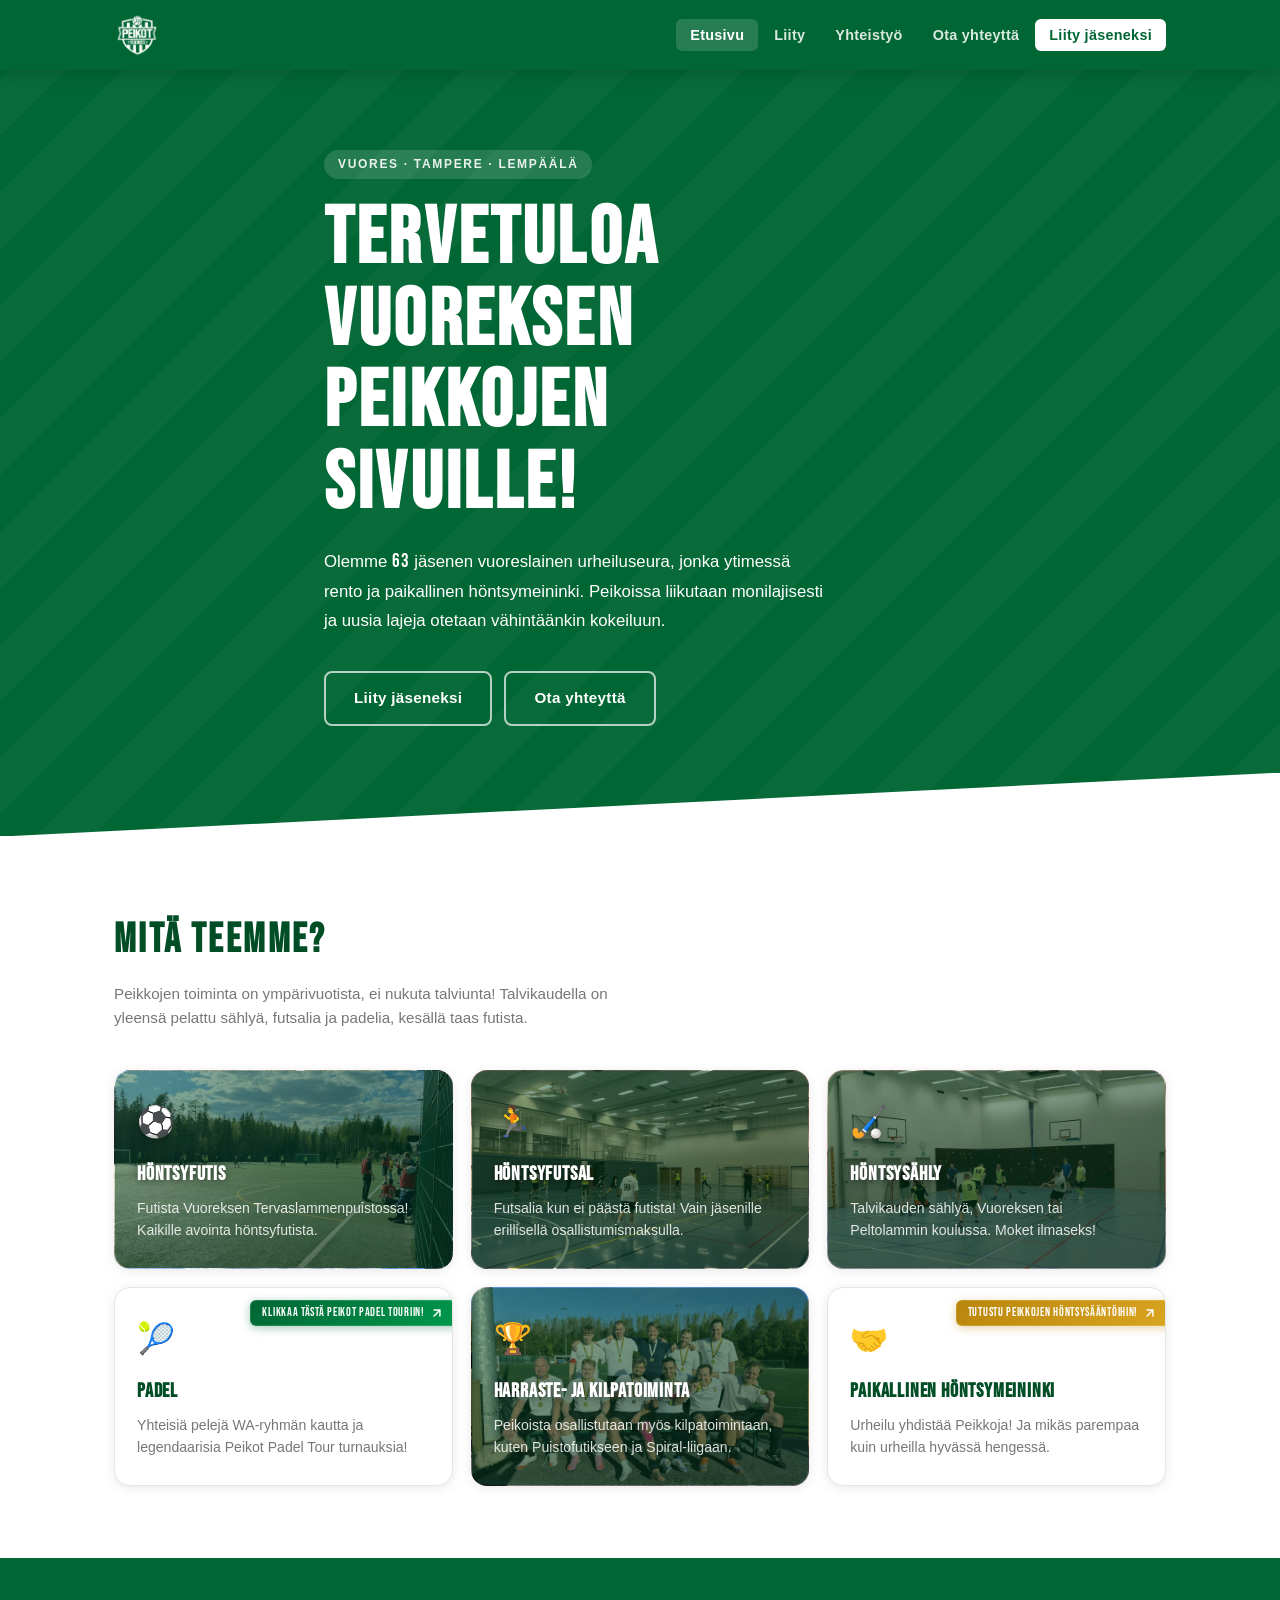
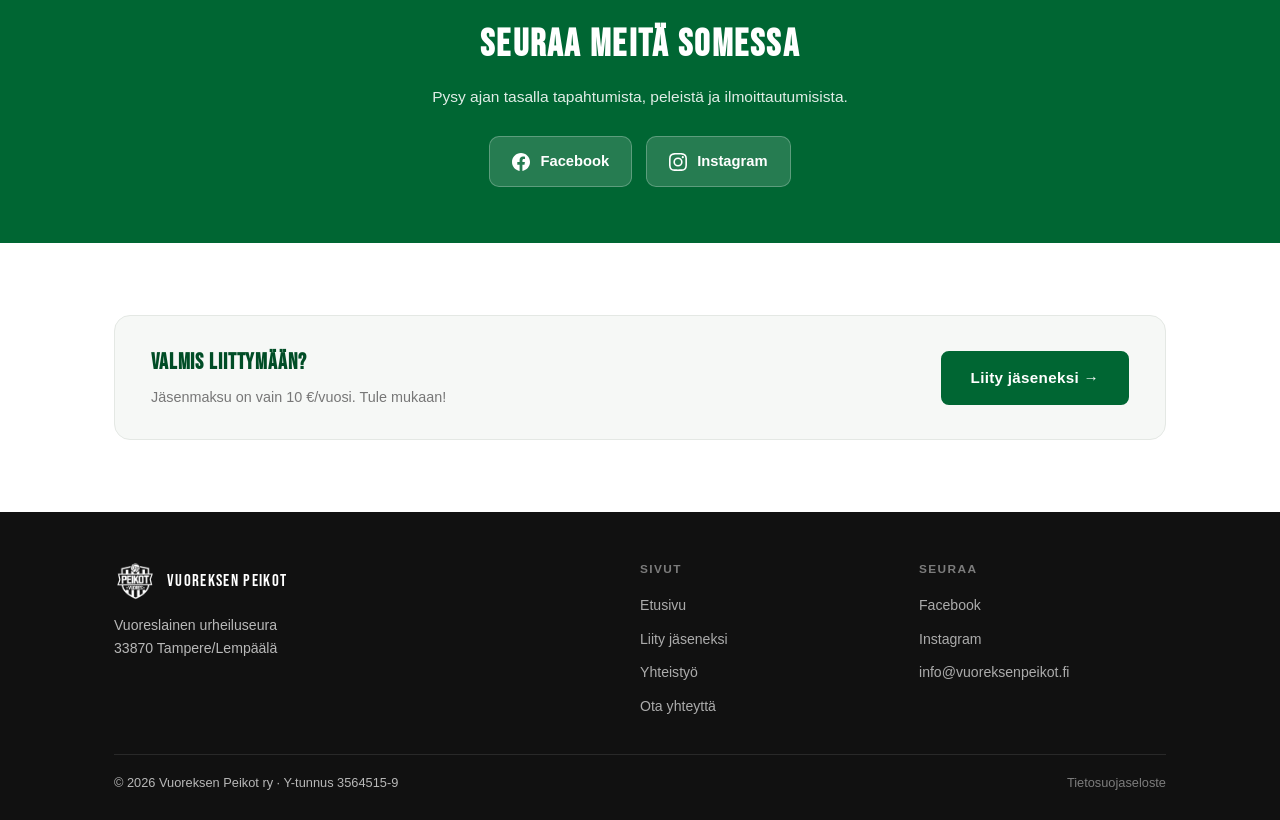
==== index.html @ 957c839c "Lisää sivuston sisältö" ====
<!DOCTYPE html>
<html lang="fi">
<head>
  <meta charset="UTF-8">
  <meta name="viewport" content="width=device-width, initial-scale=1.0">
  <title>Vuoreksen Peikot ry</title>
  <meta name="description" content="Vuoreksen Peikot ry on vuoreslainen urheiluseura, joka edistää liikuntaa ja urheilua Vuoreksen alueella. Futista, futsalia, sählyä, padelia ja muuta!">
  <meta property="og:title" content="Vuoreksen Peikot ry">
  <meta property="og:description" content="Vuoreslainen urheiluseura. Liity mukaan!">
  <meta property="og:image" content="https://vuoreksenpeikot.fi/img/logo.webp">
  <meta property="og:url" content="https://vuoreksenpeikot.fi/">
  <meta property="og:type" content="website">
  <link rel="icon" href="img/favicon.ico" sizes="any">
  <link rel="icon" href="img/favicon-32x32.png" type="image/png" sizes="32x32">
  <link rel="icon" href="img/favicon-16x16.png" type="image/png" sizes="16x16">
  <link rel="apple-touch-icon" href="img/apple-touch-icon.png">
  <link rel="manifest" href="site.webmanifest">
  <link rel="preload" href="fonts/BebasNeue-Regular.woff2" as="font" type="font/woff2" crossorigin>
  <link rel="stylesheet" href="css/style.css">
</head>
<body>

  <div id="nav-placeholder"></div>

  <!-- HERO -->
  <section class="hero">
    <div class="hero-bg" aria-hidden="true"></div>
    <div class="container hero-content">
      <span class="hero-badge fade-up">Vuores · Tampere · Lempäälä</span>
      <h1 class="fade-up delay-1">Tervetuloa<br>Vuoreksen<br>Peikkojen<br>sivuille!</h1>
      <p class="fade-up delay-2">Olemme <span class="jasenmaara-luku jasenmaara-luku--hero" data-maara="63">0</span> jäsenen vuoreslainen urheiluseura, jonka ytimessä rento ja paikallinen höntsymeininki. Peikoissa liikutaan monilajisesti ja uusia lajeja otetaan vähintäänkin kokeiluun.</p>
      <div class="hero-buttons fade-up delay-3">
        <a href="liity.html" class="btn btn-outline">Liity jäseneksi</a>
        <a href="ota-yhteytta.html" class="btn btn-outline">Ota yhteyttä</a>
      </div>
    </div>
  </section>

  <!-- ESITTELY -->
  <section class="section">
    <div class="container">
      <div class="section-header">
        <h2 class="section-title">Mitä teemme?</h2>
        <p class="section-subtitle">Peikkojen toiminta on ympärivuotista, ei nukuta talviunta! Talvikaudella on yleensä pelattu sählyä, futsalia ja padelia, kesällä taas futista.</p>
      </div>

      <!-- Lajit -->
      <div class="cards-grid">
        <div class="card card--img fade-up">
          <span class="card-icon">⚽</span>
          <h3>Höntsyfutis</h3>
          <p>Futista Vuoreksen Tervaslammenpuistossa! Kaikille avointa höntsyfutista.</p>
        </div>
        <div class="card card--img card--futsal fade-up delay-1">
          <span class="card-icon">🏃</span>
          <h3>Höntsyfutsal</h3>
          <p>Futsalia kun ei päästä futista! Vain jäsenille erillisellä osallistumismaksulla.</p>
        </div>
        <div class="card card--img card--sahly fade-up delay-2">
          <span class="card-icon">🏑</span>
          <h3>Höntsysähly</h3>
          <p>Talvikauden sählyä, Vuoreksen tai Peltolammin koulussa. Moket ilmaseks!</p>
        </div>
        <a href="https://padel.vuoreksenpeikot.fi/" target="_blank" rel="noopener" class="card card--padel fade-up delay-1">
          <span class="card-padel-badge">
            <span class="card-padel-badge-text">Klikkaa tästä Peikot Padel Touriin!</span>
            <svg class="card-padel-badge-arrow" width="14" height="14" viewBox="0 0 24 24" fill="none" stroke="currentColor" stroke-width="2.5" stroke-linecap="round" stroke-linejoin="round"><path d="M7 17L17 7M17 7H7M17 7v10"/></svg>
          </span>
          <span class="card-icon">🎾</span>
          <h3>Padel</h3>
          <p>Yhteisiä pelejä WA-ryhmän kautta ja legendaarisia Peikot Padel Tour turnauksia!</p>
        </a>
        <div class="card card--img card--kilpa fade-up delay-2">
          <span class="card-icon">🏆</span>
          <h3>Harraste- ja kilpatoiminta</h3>
          <p>Peikoista osallistutaan myös kilpatoimintaan, kuten Puistofutikseen ja Spiral-liigaan.</p>
        </div>
        <div class="card card--hontsy fade-up delay-3" onclick="document.getElementById('hontsy-modal').classList.add('is-open')" role="button" tabindex="0">
          <span class="card-hontsy-badge">
            <span class="card-hontsy-badge-text">Tutustu Peikkojen höntsysääntöihin!</span>
            <svg class="card-hontsy-badge-arrow" width="14" height="14" viewBox="0 0 24 24" fill="none" stroke="currentColor" stroke-width="2.5" stroke-linecap="round" stroke-linejoin="round"><path d="M7 17L17 7M17 7H7M17 7v10"/></svg>
          </span>
          <span class="card-icon">🤝</span>
          <h3>Paikallinen höntsymeininki</h3>
          <p>Urheilu yhdistää Peikkoja! Ja mikäs parempaa kuin urheilla hyvässä hengessä.</p>
        </div>
      </div>
    </div>
  </section>

  <!-- SOME-OSIO -->
  <section class="social-section">
    <div class="container">
      <h2>Seuraa meitä somessa</h2>
      <p>Pysy ajan tasalla tapahtumista, peleistä ja ilmoittautumisista.</p>
      <div class="social-buttons">
        <a href="https://www.facebook.com/vuoreksenhontsyt" target="_blank" rel="noopener" class="social-btn">
          <svg width="18" height="18" viewBox="0 0 24 24" fill="currentColor" aria-hidden="true"><path d="M24 12.073c0-6.627-5.373-12-12-12s-12 5.373-12 12c0 5.99 4.388 10.954 10.125 11.854v-8.385H7.078v-3.47h3.047V9.43c0-3.007 1.792-4.669 4.533-4.669 1.312 0 2.686.235 2.686.235v2.953H15.83c-1.491 0-1.956.925-1.956 1.874v2.25h3.328l-.532 3.47h-2.796v8.385C19.612 23.027 24 18.062 24 12.073z"/></svg>
          Facebook
        </a>
        <a href="https://www.instagram.com/vuoreksenpeikot" target="_blank" rel="noopener" class="social-btn">
          <svg width="18" height="18" viewBox="0 0 24 24" fill="currentColor" aria-hidden="true"><path d="M12 2.163c3.204 0 3.584.012 4.85.07 3.252.148 4.771 1.691 4.919 4.919.058 1.265.069 1.645.069 4.849 0 3.205-.012 3.584-.069 4.849-.149 3.225-1.664 4.771-4.919 4.919-1.266.058-1.644.07-4.85.07-3.204 0-3.584-.012-4.849-.07-3.26-.149-4.771-1.699-4.919-4.92-.058-1.265-.07-1.644-.07-4.849 0-3.204.013-3.583.07-4.849.149-3.227 1.664-4.771 4.919-4.919 1.266-.057 1.645-.069 4.849-.069zM12 0C8.741 0 8.333.014 7.053.072 2.695.272.273 2.69.073 7.052.014 8.333 0 8.741 0 12c0 3.259.014 3.668.072 4.948.2 4.358 2.618 6.78 6.98 6.98C8.333 23.986 8.741 24 12 24c3.259 0 3.668-.014 4.948-.072 4.354-.2 6.782-2.618 6.979-6.98.059-1.28.073-1.689.073-4.948 0-3.259-.014-3.667-.072-4.947-.196-4.354-2.617-6.78-6.979-6.98C15.668.014 15.259 0 12 0zm0 5.838a6.162 6.162 0 100 12.324 6.162 6.162 0 000-12.324zM12 16a4 4 0 110-8 4 4 0 010 8zm6.406-11.845a1.44 1.44 0 100 2.881 1.44 1.44 0 000-2.881z"/></svg>
          Instagram
        </a>
      </div>
    </div>
  </section>

  <!-- CTA -->
  <section class="section">
    <div class="container">
      <div class="cta-banner">
        <div>
          <h3>Valmis liittymään?</h3>
          <p>Jäsenmaksu on vain 10 €/vuosi. Tule mukaan!</p>
        </div>
        <a href="liity.html" class="btn btn-primary">Liity jäseneksi →</a>
      </div>
    </div>
  </section>

  <!-- Höntsysäännöt modal -->
  <div id="hontsy-modal" class="lightbox" role="dialog" aria-modal="true" aria-label="Peikkojen höntsysäännöt" onclick="if(event.target===this)this.classList.remove('is-open')">
    <button class="lightbox-close" onclick="this.parentElement.classList.remove('is-open')" aria-label="Sulje">&times;</button>
    <img src="img/peikkojen-hontsysaannot.webp" alt="Peikkojen höntsysäännöt" class="lightbox-img">
  </div>

  <div id="footer-placeholder"></div>

  <script data-goatcounter="https://peikot.goatcounter.com/count"
          async src="js/count.js"></script>
  <script src="js/main.js"></script>
</body>
</html>
---- css/style.css ----
/* =====================================================
   VUOREKSEN PEIKOT — style.css
   Brand: #006633 (Metsän vihreä) / #ffffff (Valkoinen)
   Display: Bebas Neue | Body: Arial
===================================================== */

@font-face {
  font-family: 'Bebas Neue';
  font-style: normal;
  font-weight: 400;
  font-display: swap;
  src: url('../fonts/BebasNeue-Regular.woff2') format('woff2'),
       url('../fonts/BebasNeue-Regular.ttf') format('truetype');
}

/* --- Custom Properties --- */
:root {
  --green:       #006633;
  --green-dark:  #004d26;
  --green-light: #007a3d;
  --green-pale:  #e8f5ee;
  --white:       #ffffff;
  --off-white:   #f6f8f6;
  --gray-light:  #e4e8e4;
  --gray:        #777;
  --dark:        #111;
  --text:        #1a1a1a;

  --font-display: 'Bebas Neue', 'Arial Black', sans-serif;
  --font-body:    Arial, Helvetica, sans-serif;

  --nav-height: 70px;
  --radius:     8px;
  --radius-lg:  16px;
  --shadow:     0 2px 12px rgba(0,0,0,.09);
  --shadow-lg:  0 8px 32px rgba(0,0,0,.14);
  --transition: .22s cubic-bezier(.4,0,.2,1);
  --max-width:  1100px;
}

/* --- Reset --- */
*, *::before, *::after { box-sizing: border-box; margin: 0; padding: 0; }
html { scroll-behavior: smooth; }
body { font-family: var(--font-body); color: var(--text); background: var(--white); line-height: 1.6; -webkit-font-smoothing: antialiased; }
img { max-width: 100%; height: auto; display: block; }
a { color: inherit; text-decoration: none; }
button { cursor: pointer; border: none; background: none; font-family: inherit; }

/* --- Container --- */
.container { max-width: var(--max-width); margin: 0 auto; padding: 0 24px; }

/* --- Buttons --- */
.btn {
  display: inline-flex; align-items: center; gap: 8px;
  padding: 13px 28px; border-radius: var(--radius);
  font-family: var(--font-body); font-size: .95rem; font-weight: 700;
  letter-spacing: .02em; transition: all var(--transition);
  border: 2px solid transparent; white-space: nowrap;
}
.btn-primary { background: var(--green); color: var(--white); border-color: var(--green); }
.btn-primary:hover { background: var(--green-dark); border-color: var(--green-dark); transform: translateY(-2px); box-shadow: 0 6px 20px rgba(0,102,51,.35); }
.btn-outline { background: transparent; color: var(--white); border-color: rgba(255,255,255,.7); }
.btn-outline:hover { background: var(--white); color: var(--green); border-color: var(--white); transform: translateY(-2px); }
.btn-outline-green { background: transparent; color: var(--green); border-color: var(--green); }
.btn-outline-green:hover { background: var(--green); color: var(--white); transform: translateY(-2px); }
.btn-block { width: 100%; justify-content: center; }

/* Nav placeholder — pitää tilan varattuna async-latauksen aikana */
#nav-placeholder { height: var(--nav-height); background: var(--green); position: sticky; top: 0; z-index: 100; }

/* =====================================================
   NAVIGATION
===================================================== */
.nav {
  position: sticky; top: 0; z-index: 100;
  background: var(--green); height: var(--nav-height);
  box-shadow: 0 2px 16px rgba(0,0,0,.18);
}
.nav-inner { display: flex; align-items: center; justify-content: space-between; height: 100%; }

.nav-logo { display: flex; align-items: center; gap: 12px; color: var(--white); }
.nav-logo img { height: 46px; width: auto; }
.nav-logo-text { font-family: var(--font-display); font-size: 1.25rem; letter-spacing: .1em; line-height: 1.1; }
.nav-logo-text small { display: block; font-size: .7rem; letter-spacing: .15em; opacity: .8; }

.nav-links { display: none; list-style: none; gap: 2px; }
.nav-links a {
  color: rgba(255,255,255,.85); font-weight: 600; font-size: .9rem;
  padding: 8px 14px; border-radius: 6px; transition: all var(--transition); letter-spacing: .02em;
}
.nav-links a:hover, .nav-links a.active { color: var(--white); background: rgba(255,255,255,.15); }
.nav-cta { background: var(--white) !important; color: var(--green) !important; font-weight: 700 !important; }
.nav-cta:hover { background: rgba(255,255,255,.9) !important; }

.nav-hamburger { display: flex; flex-direction: column; gap: 5px; padding: 8px; border-radius: 6px; transition: background var(--transition); }
.nav-hamburger:hover { background: rgba(255,255,255,.15); }
.nav-hamburger span { display: block; width: 24px; height: 2px; background: var(--white); border-radius: 2px; transition: all var(--transition); }

body.nav-open .nav-hamburger span:nth-child(1) { transform: translateY(7px) rotate(45deg); }
body.nav-open .nav-hamburger span:nth-child(2) { opacity: 0; transform: scaleX(0); }
body.nav-open .nav-hamburger span:nth-child(3) { transform: translateY(-7px) rotate(-45deg); }

.nav-mobile {
  display: none; position: fixed;
  top: var(--nav-height); left: 0; right: 0;
  background: var(--green-dark); padding: 12px 24px 24px;
  box-shadow: 0 8px 24px rgba(0,0,0,.25); z-index: 99;
}
body.nav-open .nav-mobile { display: block; }
.nav-mobile a { display: block; color: rgba(255,255,255,.9); font-weight: 600; font-size: 1.05rem; padding: 13px 0; border-bottom: 1px solid rgba(255,255,255,.1); transition: color var(--transition); }
.nav-mobile a:last-child { border-bottom: none; }
.nav-mobile a:hover { color: var(--white); }

@media (min-width: 768px) {
  .nav-links { display: flex; }
  .nav-hamburger { display: none; }
}

/* =====================================================
   HERO (etusivu)
===================================================== */
.hero {
  background: var(--green); color: var(--white);
  padding: 80px 0 110px; position: relative; overflow: hidden;
}
.hero::after {
  content: ''; position: absolute; bottom: -1px; left: 0; right: 0; height: 64px;
  background: var(--white); clip-path: polygon(0 100%, 100% 0, 100% 100%);
}
.hero-bg {
  position: absolute; inset: 0;
  background-image: repeating-linear-gradient(-45deg, transparent, transparent 40px, rgba(255,255,255,.03) 40px, rgba(255,255,255,.03) 80px);
}
.hero-content { position: relative; z-index: 1; max-width: 680px; }
.hero-badge {
  display: inline-block; background: rgba(255,255,255,.15); color: rgba(255,255,255,.9);
  font-size: .75rem; font-weight: 700; letter-spacing: .14em; text-transform: uppercase;
  padding: 5px 14px; border-radius: 20px; margin-bottom: 20px;
}
.hero h1 {
  font-family: var(--font-display); font-size: clamp(2.8rem, 7vw, 5rem);
  line-height: 1.02; letter-spacing: .04em; margin-bottom: 20px;
}
.hero p { font-size: 1.05rem; opacity: .9; margin-bottom: 36px; max-width: 500px; line-height: 1.7; }
.hero-buttons { display: flex; gap: 12px; flex-wrap: wrap; }

/* =====================================================
   PAGE HERO (alasivut)
===================================================== */
.page-hero {
  background: var(--green); color: var(--white);
  padding: 52px 0 72px; position: relative; overflow: hidden;
}
.page-hero::after {
  content: ''; position: absolute; bottom: -1px; left: 0; right: 0; height: 48px;
  background: var(--off-white); clip-path: polygon(0 100%, 100% 0, 100% 100%);
}
.page-hero-bg {
  position: absolute; inset: 0;
  background-image: repeating-linear-gradient(-45deg, transparent, transparent 40px, rgba(255,255,255,.03) 40px, rgba(255,255,255,.03) 80px);
}
.page-hero-content { position: relative; z-index: 1; }
.page-hero h1 { font-family: var(--font-display); font-size: clamp(2.2rem, 5vw, 3.4rem); letter-spacing: .06em; margin-bottom: 10px; }
.page-hero p { font-size: 1rem; opacity: .88; max-width: 500px; }

/* =====================================================
   SECTIONS
===================================================== */
.section { padding: 72px 0; }
.section-alt { background: var(--off-white); }
.section-green { background: var(--green); color: var(--white); }

.section-header { margin-bottom: 40px; }
.section-title { font-family: var(--font-display); font-size: clamp(1.8rem, 4vw, 2.5rem); letter-spacing: .06em; color: var(--green-dark); margin-bottom: 10px; }
.section-title-white { color: var(--white); }
.section-subtitle { color: var(--gray); font-size: .95rem; max-width: 520px; }
.section-subtitle-white { color: rgba(255,255,255,.8); }

/* =====================================================
   ACTIVITY CARDS
===================================================== */
.cards-grid { display: grid; gap: 18px; grid-template-columns: 1fr; }
@media (min-width: 480px) { .cards-grid { grid-template-columns: repeat(2, 1fr); } }
@media (min-width: 900px) { .cards-grid { grid-template-columns: repeat(3, 1fr); } }

.card {
  background: var(--white); border-radius: var(--radius-lg); padding: 26px 22px;
  box-shadow: var(--shadow); border: 1px solid var(--gray-light); transition: all var(--transition);
}
.card:hover { transform: translateY(-4px); box-shadow: var(--shadow-lg); border-color: var(--green-light); }
.card-icon { font-size: 1.9rem; margin-bottom: 12px; display: block; }
.card h3 { font-family: var(--font-display); font-size: 1.25rem; letter-spacing: .04em; color: var(--green-dark); margin-bottom: 7px; }
.card p { font-size: .88rem; color: var(--gray); line-height: 1.6; }

.card--img {
  position: relative; overflow: hidden;
  background-image: url('../img/futis.webp');
  background-size: cover; background-position: center;
  border-color: transparent;
}
.card--futsal { background-image: url('../img/futsal.webp'); }
.card--sahly  { background-image: url('../img/sahly.webp'); }
.card--kilpa  { background-image: url('../img/peikot-kilpa.webp'); }
.card--img::before {
  content: ''; position: absolute; inset: 0;
  background: linear-gradient(160deg, rgba(0,77,38,.45) 0%, rgba(0,40,20,.65) 100%);
  transition: opacity var(--transition);
}
.card--img:hover::before { opacity: .78; }
.card--img:hover { border-color: transparent; }
.card--img > * { position: relative; z-index: 1; }
.card--img .card-icon { filter: drop-shadow(0 2px 6px rgba(0,0,0,.4)); }
.card--img h3 { color: var(--white); text-shadow: 0 1px 8px rgba(0,0,0,.5); }
.card--img p { color: rgba(255,255,255,.85); }

/* Padel card badge */
.card--padel { position: relative; overflow: hidden; }
.card-padel-badge {
  position: absolute; top: 12px; right: -8px; z-index: 2;
  display: flex; align-items: center; gap: 5px;
  background: linear-gradient(135deg, #006633 0%, #00994d 100%);
  color: var(--white);
  font-family: var(--font-display);
  font-size: .72rem;
  letter-spacing: .06em;
  padding: 6px 16px 6px 12px;
  border-radius: 6px 0 0 6px;
  box-shadow: 0 2px 10px rgba(0,102,51,.35), 0 0 0 1px rgba(255,255,255,.15) inset;
  transform: translateX(0);
  transition: all .3s cubic-bezier(.4,0,.2,1);
  white-space: nowrap;
}
.card-padel-badge::after {
  content: ''; position: absolute; bottom: -6px; right: 0;
  border: 3px solid transparent; border-top-color: #004d26; border-left-color: #004d26;
}
.card-padel-badge-text { line-height: 1; }
.card-padel-badge-arrow {
  flex-shrink: 0;
  transition: transform .3s cubic-bezier(.4,0,.2,1);
}
.card--padel:hover .card-padel-badge {
  background: linear-gradient(135deg, #00994d 0%, #00cc66 100%);
  box-shadow: 0 4px 16px rgba(0,153,77,.45), 0 0 0 1px rgba(255,255,255,.2) inset;
}
.card--padel:hover .card-padel-badge-arrow { transform: translate(2px, -2px); }

/* Höntsymeininki card badge */
.card--hontsy { position: relative; overflow: hidden; }
.card-hontsy-badge {
  position: absolute; top: 12px; right: -8px; z-index: 2;
  display: flex; align-items: center; gap: 5px;
  background: linear-gradient(135deg, #b8860b 0%, #daa520 100%);
  color: var(--white);
  font-family: var(--font-display);
  font-size: .72rem;
  letter-spacing: .06em;
  padding: 6px 16px 6px 12px;
  border-radius: 6px 0 0 6px;
  box-shadow: 0 2px 10px rgba(184,134,11,.35), 0 0 0 1px rgba(255,255,255,.15) inset;
  transform: translateX(0);
  transition: all .3s cubic-bezier(.4,0,.2,1);
  white-space: nowrap;
}
.card-hontsy-badge::after {
  content: ''; position: absolute; bottom: -6px; right: 0;
  border: 3px solid transparent; border-top-color: #8b6914; border-left-color: #8b6914;
}
.card-hontsy-badge-text { line-height: 1; }
.card-hontsy-badge-arrow {
  flex-shrink: 0;
  transition: transform .3s cubic-bezier(.4,0,.2,1);
}
.card--hontsy:hover .card-hontsy-badge {
  background: linear-gradient(135deg, #daa520 0%, #f0c040 100%);
  box-shadow: 0 4px 16px rgba(218,165,32,.45), 0 0 0 1px rgba(255,255,255,.2) inset;
}
.card--hontsy:hover .card-hontsy-badge-arrow { transform: translate(2px, -2px); }
.card--hontsy { cursor: pointer; }

/* Lightbox */
.lightbox {
  position: fixed; inset: 0; z-index: 9999;
  display: flex; align-items: center; justify-content: center;
  background: rgba(0,0,0,.85);
  opacity: 0; visibility: hidden;
  transition: opacity .3s ease, visibility .3s ease;
}
.lightbox.is-open { opacity: 1; visibility: visible; }
.lightbox-img {
  max-width: 90vw; max-height: 90vh;
  border-radius: 8px;
  box-shadow: 0 8px 40px rgba(0,0,0,.5);
  transform: scale(.95);
  transition: transform .3s ease;
}
.lightbox.is-open .lightbox-img { transform: scale(1); }
.lightbox-close {
  position: absolute; top: 16px; right: 20px;
  background: none; border: none;
  color: #fff; font-size: 2.5rem; line-height: 1;
  cursor: pointer; opacity: .7;
  transition: opacity .2s;
}
.lightbox-close:hover { opacity: 1; }

/* =====================================================
   MEMBERSHIP CARDS
===================================================== */
.membership-grid { display: grid; gap: 24px; grid-template-columns: 1fr; margin-bottom: 16px; }
.membership-footnote { font-size: .82rem; color: var(--gray); font-style: italic; margin-bottom: 48px; }
@media (min-width: 768px) { .membership-grid { grid-template-columns: repeat(2, 1fr); } }

.membership-card { border-radius: var(--radius-lg); overflow: hidden; box-shadow: var(--shadow-lg); }
.membership-card-header { background: var(--green); color: var(--white); padding: 28px 28px 22px; }
.membership-card.featured .membership-card-header { background: var(--green-dark); }
.membership-card-header h3 { font-family: var(--font-display); font-size: 1.5rem; letter-spacing: .06em; margin-bottom: 4px; }
.membership-card-price { font-size: 2.4rem; font-weight: 700; line-height: 1.1; }
.membership-card-price span { font-size: .9rem; font-weight: 400; opacity: .8; }
.membership-card-body { background: var(--white); border: 1px solid var(--gray-light); border-top: none; padding: 22px 28px; }
.membership-card-body ul { list-style: none; margin-bottom: 22px; }
.membership-card-body li { padding: 8px 0; border-bottom: 1px solid var(--gray-light); font-size: .92rem; display: flex; align-items: center; gap: 8px; }
.membership-card-body li:last-child { border-bottom: none; }
.membership-card-body li::before { content: '✓'; color: var(--green); font-weight: 700; flex-shrink: 0; }

/* =====================================================
   PAYMENT INFO
===================================================== */
.payment-box {
  background: var(--off-white); border-radius: var(--radius-lg);
  padding: 28px 32px; border-left: 4px solid var(--green);
  margin-top: 32px; margin-bottom: 40px;
}
.payment-box h3 { font-family: var(--font-display); font-size: 1.2rem; letter-spacing: .04em; color: var(--green-dark); margin-bottom: 8px; }
.payment-box > p { font-size: .92rem; color: var(--gray); margin-bottom: 20px; }

.payment-columns { display: grid; grid-template-columns: 1fr; gap: 20px; }
@media (min-width: 768px) { .payment-columns { grid-template-columns: 1fr 1fr; } }

.payment-col {
  background: var(--white); border: 1px solid var(--gray-light);
  border-radius: 12px; padding: 24px;
  display: flex; flex-direction: column; gap: 14px;
}
.payment-col-label {
  font-size: .76rem; font-weight: 700; text-transform: uppercase;
  letter-spacing: .1em; color: var(--gray);
}
.payment-col-mobilepay { align-items: center; }
.payment-col-mobilepay img { width: 148px; height: 148px; object-fit: contain; }
.payment-mobilepay-code { font-size: 1.1rem; font-weight: 700; letter-spacing: .03em; color: var(--text); }
.payment-mobilepay-btn {
  background: #5a78f0; color: var(--white);
  padding: 9px 20px; border-radius: 7px;
  text-decoration: none; font-weight: 600; font-size: .9rem;
  display: inline-flex; align-items: center; gap: 6px; margin-top: auto;
}
.payment-mobilepay-btn:hover { background: #4a68e0; }

.payment-item label { display: block; font-size: .76rem; font-weight: 700; text-transform: uppercase; letter-spacing: .1em; color: var(--gray); margin-bottom: 3px; }
.payment-item span { font-size: .97rem; font-weight: 600; color: var(--text); }

/* =====================================================
   FORMS
===================================================== */
.form-section { background: var(--white); border-radius: var(--radius-lg); padding: 34px 30px; box-shadow: var(--shadow); border: 1px solid var(--gray-light); }
.form-section h2 { font-family: var(--font-display); font-size: 1.55rem; letter-spacing: .06em; color: var(--green-dark); margin-bottom: 6px; }
.form-section > p { color: var(--gray); font-size: .92rem; margin-bottom: 26px; }

.form-group { margin-bottom: 18px; }
.form-group label { display: block; font-size: .86rem; font-weight: 700; margin-bottom: 5px; color: var(--text); }
.form-group input,
.form-group textarea,
.form-group select {
  width: 100%; padding: 11px 15px; border: 2px solid var(--gray-light);
  border-radius: var(--radius); font-family: var(--font-body); font-size: .97rem;
  color: var(--text); background: var(--white); transition: border-color var(--transition); appearance: none;
}
.form-group input:focus, .form-group textarea:focus, .form-group select:focus { outline: none; border-color: var(--green); box-shadow: 0 0 0 3px rgba(0,102,51,.1); }
.form-group textarea { min-height: 130px; resize: vertical; }

.form-row { display: grid; gap: 16px; grid-template-columns: 1fr; }
@media (min-width: 768px) { .form-row { grid-template-columns: repeat(2, 1fr); } }

.form-choice-group { display: flex; flex-direction: column; gap: 10px; padding: 4px 0; }
.form-choice { display: flex; align-items: center; gap: 10px; cursor: pointer; font-size: .95rem; }
.form-choice input[type="radio"] {
  appearance: none; -webkit-appearance: none;
  width: 20px; height: 20px; min-width: 20px;
  border: 2px solid var(--gray-light); border-radius: 4px;
  cursor: pointer; position: relative;
  transition: border-color var(--transition), background var(--transition);
}
.form-choice input[type="radio"]:checked {
  border-color: var(--green); background: var(--green);
}
.form-choice input[type="radio"]:checked::after {
  content: '✓'; position: absolute;
  top: 50%; left: 50%; transform: translate(-50%, -50%);
  color: #fff; font-size: 14px; font-weight: bold; line-height: 1;
}

/* =====================================================
   PARTNERS & BENEFITS
===================================================== */
.partners-grid { display: grid; gap: 20px; grid-template-columns: 1fr; margin-bottom: 48px; }
@media (min-width: 768px) { .partners-grid { grid-template-columns: repeat(2, 1fr); } }

.partner-card { display: flex; flex-direction: column; background: var(--white); border-radius: var(--radius-lg); overflow: hidden; box-shadow: var(--shadow); border: 1px solid var(--gray-light); border-top: 4px solid var(--green); transition: all var(--transition); text-decoration: none; color: inherit; }
.partner-card:hover { box-shadow: var(--shadow-lg); transform: translateY(-3px); border-top-color: var(--green-light); }
.partner-logo-wrap { display: flex; align-items: center; justify-content: center; padding: 20px 24px; background: var(--green-pale); border-bottom: 1px solid #c8e6d4; height: 150px; }
.partner-logo { max-height: 90px; width: auto; max-width: 100%; object-fit: contain; display: block; }
.partner-logo--lg { max-height: 110px; }
.partner-body { display: flex; flex-direction: column; flex: 1; padding: 20px 32px 28px; gap: 18px; }
.partner-body p { font-size: .92rem; color: var(--gray); line-height: 1.7; flex: 1; }
.partner-cta { font-size: .85rem; font-weight: 700; color: var(--green); letter-spacing: .02em; transition: color var(--transition); }
.partner-card:hover .partner-cta { color: var(--green-dark); }

.benefit-card { background: var(--green); color: var(--white); border-radius: var(--radius-lg); padding: 30px; display: flex; align-items: flex-start; gap: 18px; }
.benefit-icon { font-size: 2.2rem; flex-shrink: 0; }
.benefit-content h3 { font-family: var(--font-display); font-size: 1.25rem; letter-spacing: .04em; margin-bottom: 6px; }
.benefit-content p { font-size: .92rem; opacity: .88; line-height: 1.65; }
.benefit-badge { display: inline-block; background: rgba(255,255,255,.2); font-size: .8rem; font-weight: 700; padding: 3px 11px; border-radius: 20px; margin-bottom: 8px; }

/* =====================================================
   CONTACT
===================================================== */
.contact-layout { display: grid; gap: 40px; grid-template-columns: 1fr; }
@media (min-width: 768px) { .contact-layout { grid-template-columns: 1fr 2fr; } }

.contact-info { display: flex; flex-direction: column; gap: 18px; }
.contact-item { display: flex; align-items: flex-start; gap: 13px; }
.contact-item-icon { width: 42px; height: 42px; background: var(--green-pale); border-radius: 10px; display: flex; align-items: center; justify-content: center; font-size: 1.15rem; flex-shrink: 0; }
.contact-item-text label { display: block; font-size: .74rem; font-weight: 700; text-transform: uppercase; letter-spacing: .1em; color: var(--gray); margin-bottom: 2px; }
.contact-item-text a, .contact-item-text span { font-size: .93rem; font-weight: 600; color: var(--text); }
.contact-item-text a:hover { color: var(--green); }

.social-links { display: flex; gap: 10px; flex-wrap: wrap; margin-top: 4px; }
.social-link { display: flex; align-items: center; gap: 7px; background: var(--green); color: var(--white); padding: 9px 16px; border-radius: 8px; font-size: .88rem; font-weight: 600; transition: all var(--transition); }
.social-link:hover { background: var(--green-dark); transform: translateY(-2px); }

/* =====================================================
   SOCIAL SECTION
===================================================== */
.social-section { background: var(--green); color: var(--white); padding: 56px 0; text-align: center; }
.social-section h2 { font-family: var(--font-display); font-size: clamp(1.8rem, 4vw, 2.4rem); letter-spacing: .06em; margin-bottom: 10px; }
.social-section p { opacity: .88; font-size: .97rem; margin-bottom: 26px; }
.social-buttons { display: flex; gap: 14px; justify-content: center; flex-wrap: wrap; }
.social-btn { display: inline-flex; align-items: center; gap: 10px; background: rgba(255,255,255,.15); color: var(--white); padding: 13px 22px; border-radius: 10px; font-weight: 600; font-size: .92rem; transition: all var(--transition); border: 1px solid rgba(255,255,255,.25); }
.social-btn:hover { background: rgba(255,255,255,.25); transform: translateY(-2px); }

/* =====================================================
   JÄSENLASKURI
===================================================== */
.jasenmaara-luku {
  font-family: var(--font-display); font-size: 1.15rem;
  color: var(--green); letter-spacing: .04em;
}
.jasenmaara-luku--hero { color: var(--white); font-size: 1.2rem; }

/* =====================================================
   CTA BANNER
===================================================== */
.cta-banner { background: var(--off-white); border-radius: var(--radius-lg); padding: 30px 36px; display: flex; align-items: center; justify-content: space-between; gap: 20px; flex-wrap: wrap; border: 1px solid var(--gray-light); }
.cta-banner h3 { font-family: var(--font-display); font-size: 1.35rem; letter-spacing: .04em; color: var(--green-dark); margin-bottom: 5px; }
.cta-banner p { font-size: .9rem; color: var(--gray); }

/* =====================================================
   FOOTER
===================================================== */
.footer { background: var(--dark); color: rgba(255,255,255,.7); padding: 48px 0 26px; }
.footer-grid { display: grid; gap: 32px; grid-template-columns: 1fr; margin-bottom: 36px; }
@media (min-width: 768px) { .footer-grid { grid-template-columns: repeat(2, 1fr); } }
@media (min-width: 900px) { .footer-grid { grid-template-columns: 2fr 1fr 1fr; } }

.footer-logo { display: flex; align-items: center; gap: 11px; margin-bottom: 12px; }
.footer-logo img { height: 42px; width: auto; }
.footer-logo-text { font-family: var(--font-display); font-size: 1.05rem; letter-spacing: .08em; color: var(--white); }
.footer-desc { font-size: .88rem; line-height: 1.65; max-width: 260px; }

.footer-col h4 { font-size: .74rem; font-weight: 700; text-transform: uppercase; letter-spacing: .12em; color: rgba(255,255,255,.45); margin-bottom: 13px; }
.footer-col ul { list-style: none; display: flex; flex-direction: column; gap: 8px; }
.footer-col a { color: rgba(255,255,255,.65); font-size: .88rem; transition: color var(--transition); }
.footer-col a:hover { color: var(--white); }

.footer-bottom { border-top: 1px solid rgba(255,255,255,.1); padding-top: 18px; display: flex; align-items: center; justify-content: space-between; flex-wrap: wrap; gap: 10px; font-size: .8rem; }
.footer-bottom-links { display: flex; gap: 18px; }
.footer-bottom-links a { color: rgba(255,255,255,.45); transition: color var(--transition); }
.footer-bottom-links a:hover { color: var(--white); }

/* =====================================================
   UTILITIES & ANIMATIONS
===================================================== */
.info-box { background: var(--green-pale); border-left: 4px solid var(--green); border-radius: 0 var(--radius) var(--radius) 0; padding: 14px 18px; font-size: .9rem; color: var(--green-dark); margin-bottom: 22px; }
.info-box--success { background: #f0fff4; border-color: #2ecc71; color: var(--text); }

@keyframes fadeUp {
  from { opacity: 0; transform: translateY(20px); }
  to   { opacity: 1; transform: translateY(0); }
}
.fade-up   { animation: fadeUp .5s ease forwards; }
.delay-1   { animation-delay: .1s; opacity: 0; }
.delay-2   { animation-delay: .2s; opacity: 0; }
.delay-3   { animation-delay: .3s; opacity: 0; }
.delay-4   { animation-delay: .4s; opacity: 0; }
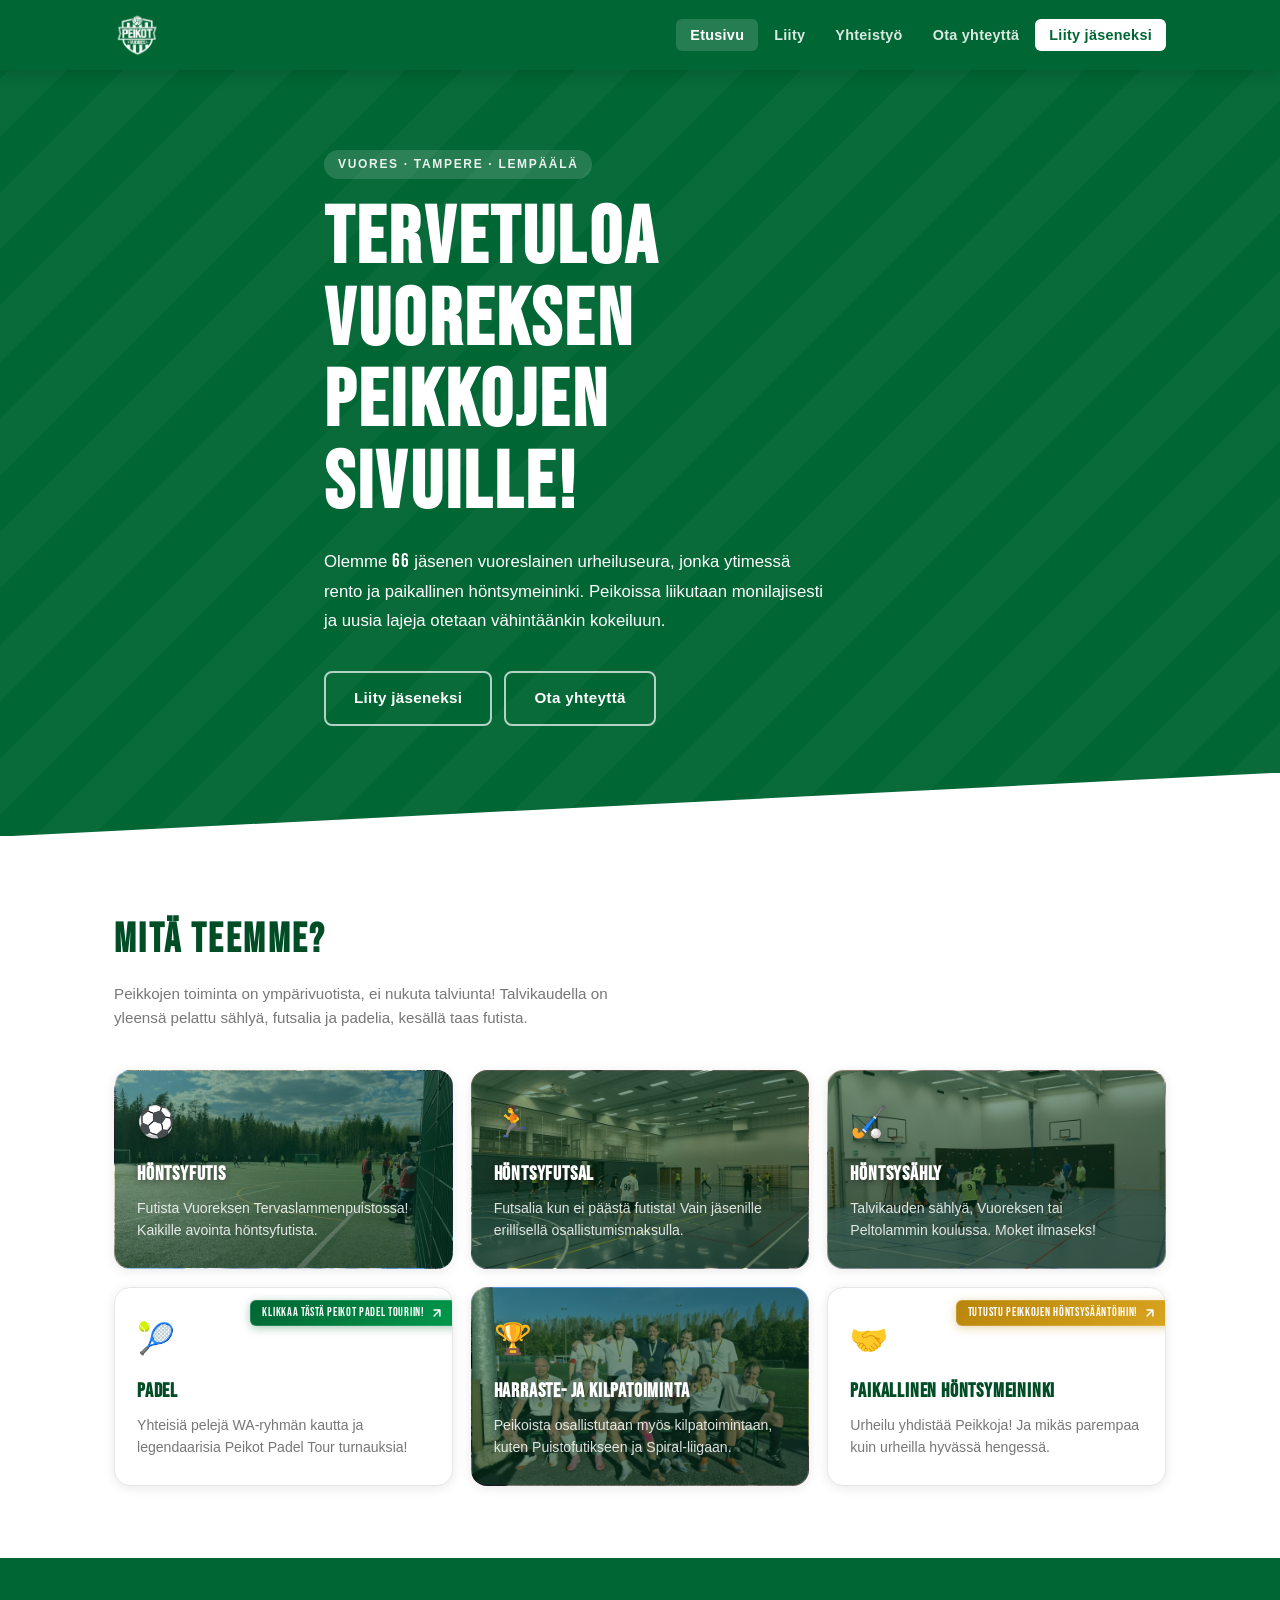
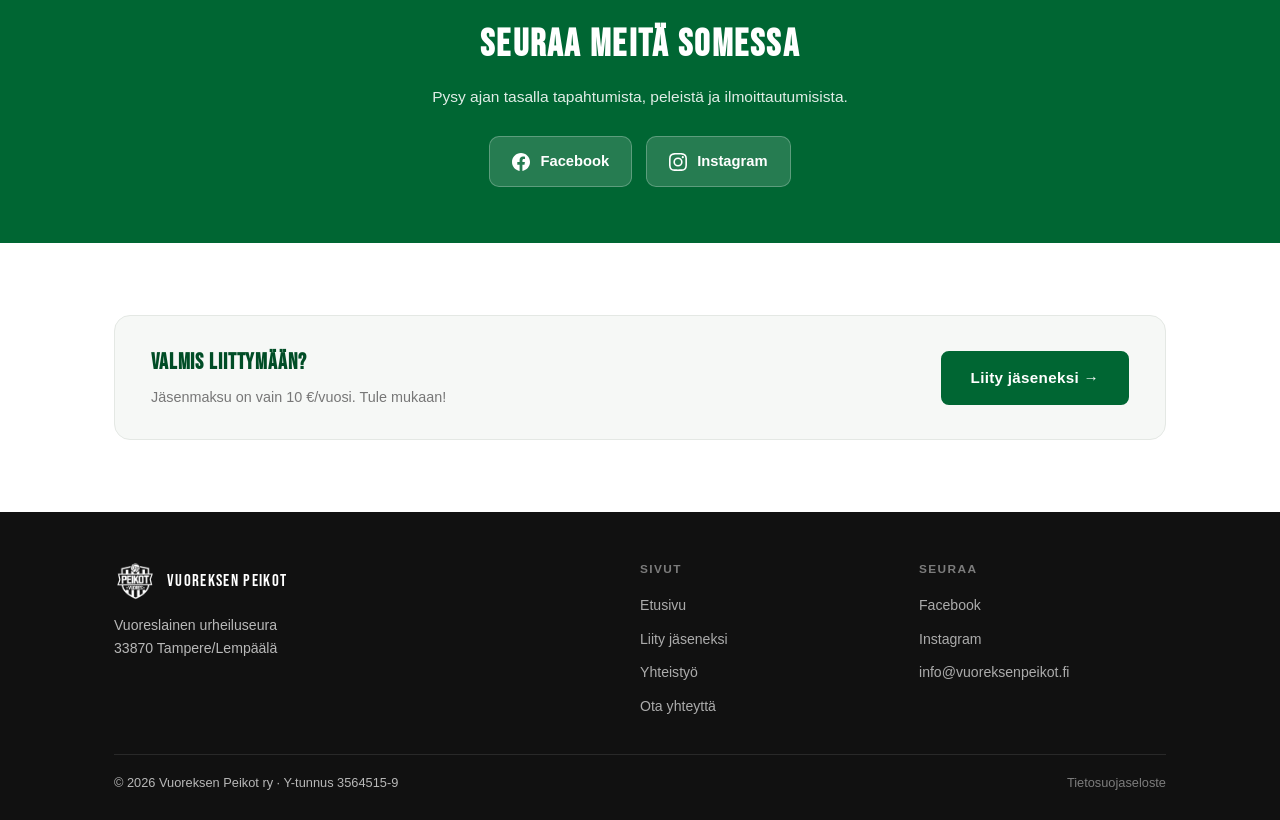
==== commit 49a47f17: "Päivitä jäsenmäärä: 66" ====
--- a/index.html
+++ b/index.html
@@ -28,7 +28,7 @@
     <div class="container hero-content">
       <span class="hero-badge fade-up">Vuores · Tampere · Lempäälä</span>
       <h1 class="fade-up delay-1">Tervetuloa<br>Vuoreksen<br>Peikkojen<br>sivuille!</h1>
-      <p class="fade-up delay-2">Olemme <span class="jasenmaara-luku jasenmaara-luku--hero" data-maara="63">0</span> jäsenen vuoreslainen urheiluseura, jonka ytimessä rento ja paikallinen höntsymeininki. Peikoissa liikutaan monilajisesti ja uusia lajeja otetaan vähintäänkin kokeiluun.</p>
+      <p class="fade-up delay-2">Olemme <span class="jasenmaara-luku jasenmaara-luku--hero" data-maara="66">0</span> jäsenen vuoreslainen urheiluseura, jonka ytimessä rento ja paikallinen höntsymeininki. Peikoissa liikutaan monilajisesti ja uusia lajeja otetaan vähintäänkin kokeiluun.</p>
       <div class="hero-buttons fade-up delay-3">
         <a href="liity.html" class="btn btn-outline">Liity jäseneksi</a>
         <a href="ota-yhteytta.html" class="btn btn-outline">Ota yhteyttä</a>
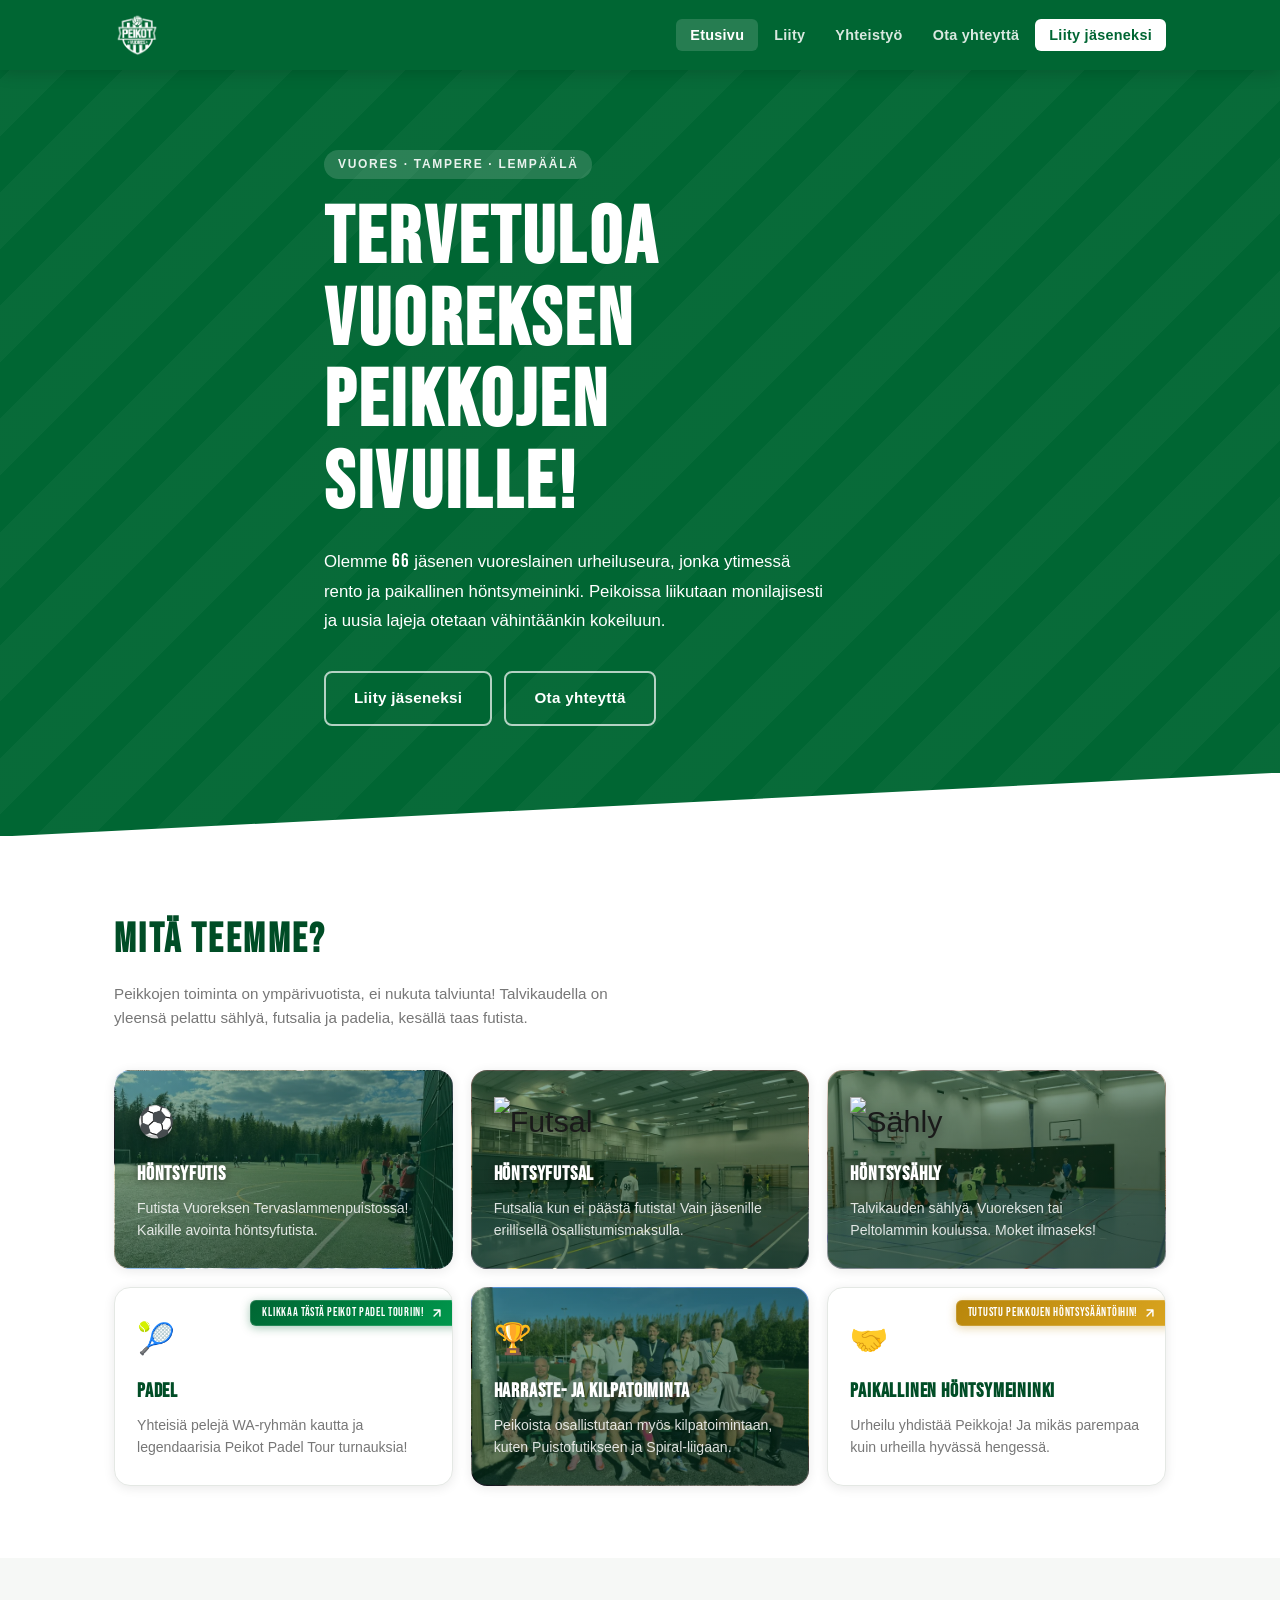
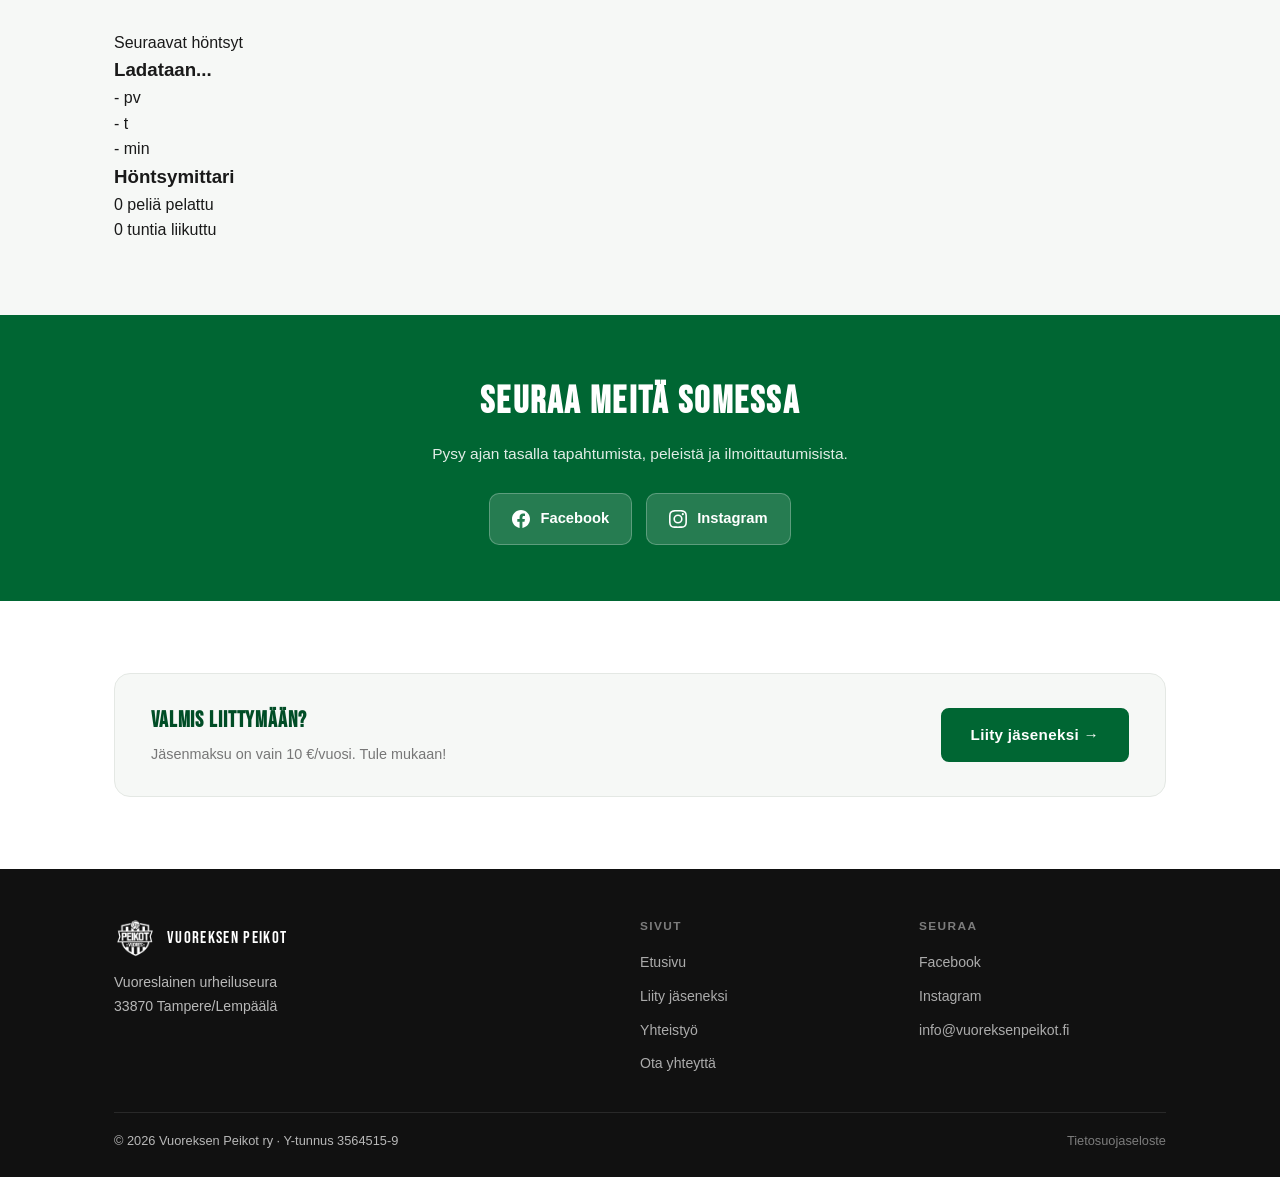
==== commit cc01b582: "Päivitä jäsenmäärä: 66" ====
--- a/index.html
+++ b/index.html
@@ -8,6 +8,7 @@
   <meta property="og:title" content="Vuoreksen Peikot ry">
   <meta property="og:description" content="Vuoreslainen urheiluseura. Liity mukaan!">
   <meta property="og:image" content="https://vuoreksenpeikot.fi/img/logo.webp">
+  <meta property="og:image:alt" content="Vuoreksen Peikot ry:n logo">
   <meta property="og:url" content="https://vuoreksenpeikot.fi/">
   <meta property="og:type" content="website">
   <link rel="icon" href="img/favicon.ico" sizes="any">
@@ -16,14 +17,36 @@
   <link rel="apple-touch-icon" href="img/apple-touch-icon.png">
   <link rel="manifest" href="site.webmanifest">
   <link rel="preload" href="fonts/BebasNeue-Regular.woff2" as="font" type="font/woff2" crossorigin>
-  <link rel="stylesheet" href="css/style.css">
+  <link rel="canonical" href="https://vuoreksenpeikot.fi/">
+  <link rel="stylesheet" href="css/style.css?v=1">
+  <script type="application/ld+json">
+  {
+    "@context": "https://schema.org",
+    "@type": "SportsClub",
+    "name": "Vuoreksen Peikot ry",
+    "url": "https://vuoreksenpeikot.fi",
+    "logo": "https://vuoreksenpeikot.fi/img/logo.webp",
+    "description": "Vuoreslainen urheiluseura, joka edistää liikuntaa ja urheilua Vuoreksen alueella.",
+    "address": {
+      "@type": "PostalAddress",
+      "addressLocality": "Tampere",
+      "addressRegion": "Pirkanmaa",
+      "addressCountry": "FI"
+    },
+    "sport": ["Futsal", "Jalkapallo", "Sähly", "Padel"],
+    "sameAs": [
+      "https://www.instagram.com/vuoreksenpeikot",
+      "https://www.facebook.com/vuoreksenpeikot"
+    ]
+  }
+  </script>
 </head>
 <body>
 
-  <div id="nav-placeholder"></div>
+  <div id="nav-placeholder"><noscript><nav class="nav" role="navigation" aria-label="Päänavigaatio"><div class="container nav-inner"><a href="index.html" class="nav-logo" aria-label="Vuoreksen Peikot etusivu"><img src="img/logo-white.webp" alt="Vuoreksen Peikot logo"></a><ul class="nav-links" style="display:flex"><li><a href="index.html">Etusivu</a></li><li><a href="kalenteri.html">Kalenteri</a></li><li><a href="liity.html">Liity</a></li><li><a href="yhteistyo.html">Yhteistyö</a></li><li><a href="ota-yhteytta.html">Ota yhteyttä</a></li></ul></div></nav></noscript></div>
 
   <!-- HERO -->
-  <section class="hero">
+  <section class="hero" id="main-content">
     <div class="hero-bg" aria-hidden="true"></div>
     <div class="container hero-content">
       <span class="hero-badge fade-up">Vuores · Tampere · Lempäälä</span>
@@ -52,12 +75,12 @@
           <p>Futista Vuoreksen Tervaslammenpuistossa! Kaikille avointa höntsyfutista.</p>
         </div>
         <div class="card card--img card--futsal fade-up delay-1">
-          <span class="card-icon">🏃</span>
+          <span class="card-icon"><img src="img/futsal-icon.webp" alt="Futsal"></span>
           <h3>Höntsyfutsal</h3>
           <p>Futsalia kun ei päästä futista! Vain jäsenille erillisellä osallistumismaksulla.</p>
         </div>
         <div class="card card--img card--sahly fade-up delay-2">
-          <span class="card-icon">🏑</span>
+          <span class="card-icon"><img src="img/sahly-icon.webp" alt="Sähly"></span>
           <h3>Höntsysähly</h3>
           <p>Talvikauden sählyä, Vuoreksen tai Peltolammin koulussa. Moket ilmaseks!</p>
         </div>
@@ -75,7 +98,7 @@
           <h3>Harraste- ja kilpatoiminta</h3>
           <p>Peikoista osallistutaan myös kilpatoimintaan, kuten Puistofutikseen ja Spiral-liigaan.</p>
         </div>
-        <div class="card card--hontsy fade-up delay-3" onclick="document.getElementById('hontsy-modal').classList.add('is-open')" role="button" tabindex="0">
+        <div class="card card--hontsy fade-up delay-3" id="hontsy-btn" role="button" tabindex="0">
           <span class="card-hontsy-badge">
             <span class="card-hontsy-badge-text">Tutustu Peikkojen höntsysääntöihin!</span>
             <svg class="card-hontsy-badge-arrow" width="14" height="14" viewBox="0 0 24 24" fill="none" stroke="currentColor" stroke-width="2.5" stroke-linecap="round" stroke-linejoin="round"><path d="M7 17L17 7M17 7H7M17 7v10"/></svg>
@@ -88,13 +111,59 @@
     </div>
   </section>
 
+  <!-- SEURAAVA PELI + HÖNTSYMITTARI -->
+  <section class="section section-alt" id="seuraava-peli">
+    <div class="container">
+      <div class="next-game" id="next-game">
+        <div class="next-game-icon" id="next-game-icon"></div>
+        <div class="next-game-info">
+          <span class="next-game-label">Seuraavat höntsyt</span>
+          <h3 id="next-game-title">Ladataan...</h3>
+          <p class="next-game-details" id="next-game-details"></p>
+        </div>
+        <div class="next-game-countdown" id="next-game-countdown">
+          <div class="countdown-unit">
+            <span class="countdown-number" id="cd-days">-</span>
+            <span class="countdown-label">pv</span>
+          </div>
+          <div class="countdown-unit">
+            <span class="countdown-number" id="cd-hours">-</span>
+            <span class="countdown-label">t</span>
+          </div>
+          <div class="countdown-unit">
+            <span class="countdown-number" id="cd-mins">-</span>
+            <span class="countdown-label">min</span>
+          </div>
+        </div>
+      </div>
+
+      <div class="hontsymittari" id="hontsymittari">
+        <h3 class="hontsymittari-title" id="hontsymittari-title">Höntsymittari</h3>
+        <div class="mittari-stats">
+          <div class="mittari-stat">
+            <span class="mittari-number" id="mittari-pelit" data-maara="66">0</span>
+            <span class="mittari-label">peliä pelattu</span>
+          </div>
+          <div class="mittari-stat">
+            <span class="mittari-number" id="mittari-tunnit" data-maara="66">0</span>
+            <span class="mittari-label">tuntia liikuttu</span>
+          </div>
+        </div>
+        <div class="mittari-bar">
+          <div class="mittari-bar-fill" id="mittari-fill"></div>
+        </div>
+        <p class="mittari-target" id="mittari-target"></p>
+      </div>
+    </div>
+  </section>
+
   <!-- SOME-OSIO -->
   <section class="social-section">
     <div class="container">
       <h2>Seuraa meitä somessa</h2>
       <p>Pysy ajan tasalla tapahtumista, peleistä ja ilmoittautumisista.</p>
       <div class="social-buttons">
-        <a href="https://www.facebook.com/vuoreksenhontsyt" target="_blank" rel="noopener" class="social-btn">
+        <a href="https://www.facebook.com/vuoreksenpeikot" target="_blank" rel="noopener" class="social-btn">
           <svg width="18" height="18" viewBox="0 0 24 24" fill="currentColor" aria-hidden="true"><path d="M24 12.073c0-6.627-5.373-12-12-12s-12 5.373-12 12c0 5.99 4.388 10.954 10.125 11.854v-8.385H7.078v-3.47h3.047V9.43c0-3.007 1.792-4.669 4.533-4.669 1.312 0 2.686.235 2.686.235v2.953H15.83c-1.491 0-1.956.925-1.956 1.874v2.25h3.328l-.532 3.47h-2.796v8.385C19.612 23.027 24 18.062 24 12.073z"/></svg>
           Facebook
         </a>
@@ -129,6 +198,6 @@
 
   <script data-goatcounter="https://peikot.goatcounter.com/count"
           async src="js/count.js"></script>
-  <script src="js/main.js"></script>
+  <script src="js/main.js?v=1"></script>
 </body>
 </html>
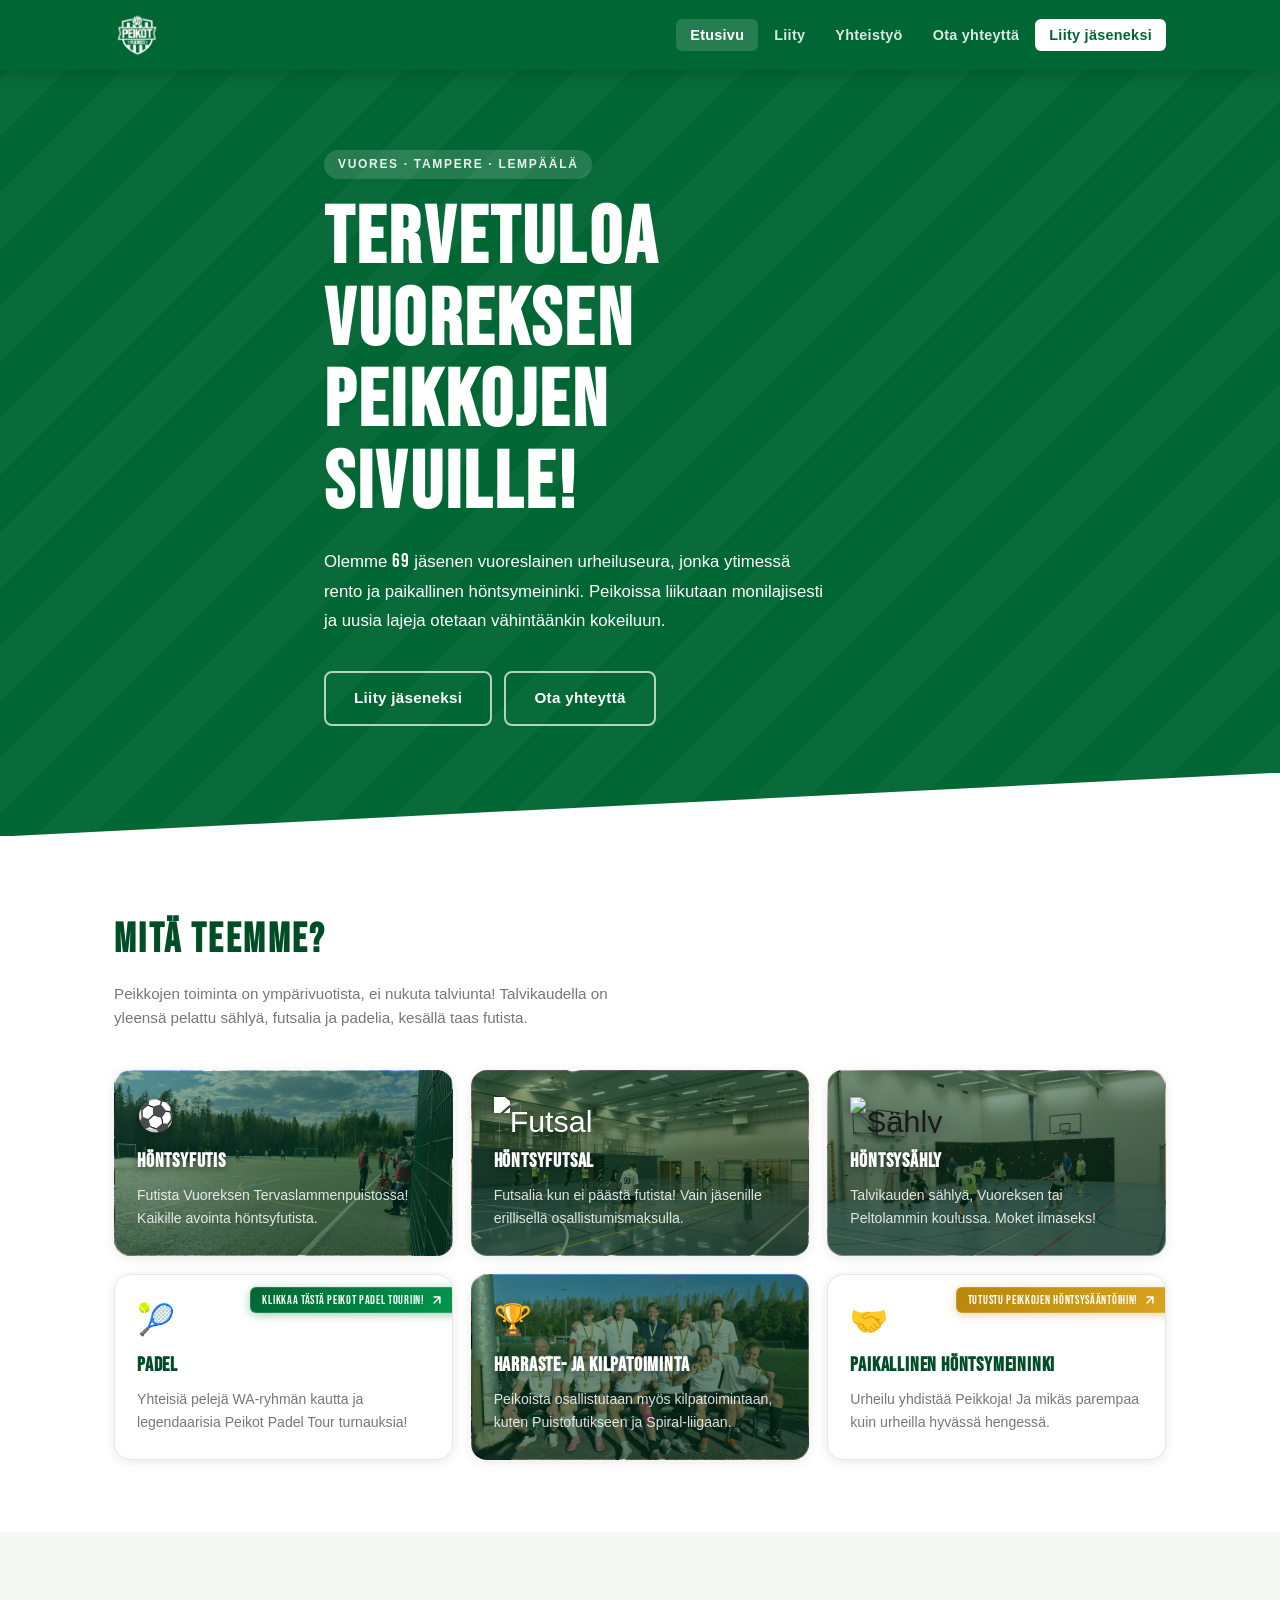
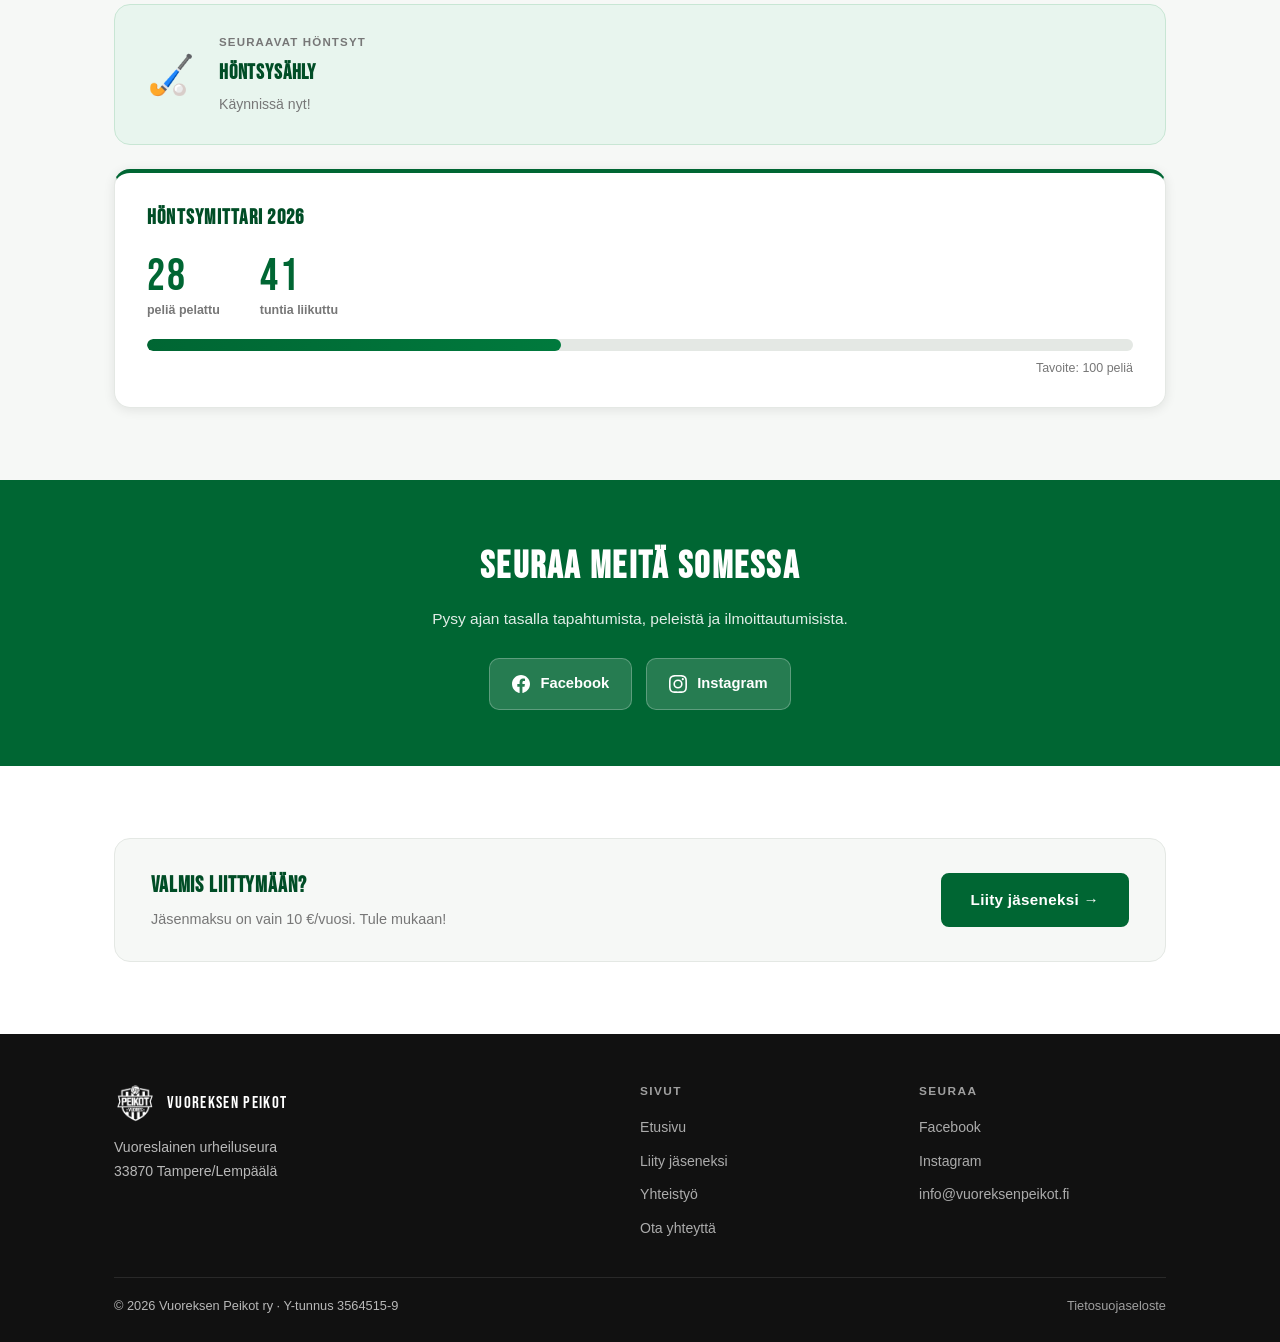
==== commit a556930b: "Päivitä jäsenmäärä: 69" ====
--- a/index.html
+++ b/index.html
@@ -51,7 +51,7 @@
     <div class="container hero-content">
       <span class="hero-badge fade-up">Vuores · Tampere · Lempäälä</span>
       <h1 class="fade-up delay-1">Tervetuloa<br>Vuoreksen<br>Peikkojen<br>sivuille!</h1>
-      <p class="fade-up delay-2">Olemme <span class="jasenmaara-luku jasenmaara-luku--hero" data-maara="66">0</span> jäsenen vuoreslainen urheiluseura, jonka ytimessä rento ja paikallinen höntsymeininki. Peikoissa liikutaan monilajisesti ja uusia lajeja otetaan vähintäänkin kokeiluun.</p>
+      <p class="fade-up delay-2">Olemme <span class="jasenmaara-luku jasenmaara-luku--hero" data-maara="69">0</span> jäsenen vuoreslainen urheiluseura, jonka ytimessä rento ja paikallinen höntsymeininki. Peikoissa liikutaan monilajisesti ja uusia lajeja otetaan vähintäänkin kokeiluun.</p>
       <div class="hero-buttons fade-up delay-3">
         <a href="liity.html" class="btn btn-outline">Liity jäseneksi</a>
         <a href="ota-yhteytta.html" class="btn btn-outline">Ota yhteyttä</a>
@@ -141,11 +141,11 @@
         <h3 class="hontsymittari-title" id="hontsymittari-title">Höntsymittari</h3>
         <div class="mittari-stats">
           <div class="mittari-stat">
-            <span class="mittari-number" id="mittari-pelit" data-maara="66">0</span>
+            <span class="mittari-number" id="mittari-pelit" data-maara="69">0</span>
             <span class="mittari-label">peliä pelattu</span>
           </div>
           <div class="mittari-stat">
-            <span class="mittari-number" id="mittari-tunnit" data-maara="66">0</span>
+            <span class="mittari-number" id="mittari-tunnit" data-maara="69">0</span>
             <span class="mittari-label">tuntia liikuttu</span>
           </div>
         </div>
--- a/css/style.css
+++ b/css/style.css
@@ -9,8 +9,7 @@
   font-style: normal;
   font-weight: 400;
   font-display: swap;
-  src: url('../fonts/BebasNeue-Regular.woff2') format('woff2'),
-       url('../fonts/BebasNeue-Regular.ttf') format('truetype');
+  src: url('../fonts/BebasNeue-Regular.woff2') format('woff2');
 }
 
 /* --- Custom Properties --- */
@@ -36,6 +35,15 @@
   --shadow-lg:  0 8px 32px rgba(0,0,0,.14);
   --transition: .22s cubic-bezier(.4,0,.2,1);
   --max-width:  1100px;
+
+  /* Lajivärit */
+  --color-sahly:           #c0392b;
+  --color-futsal:          #2980b9;
+  --color-harrastefutsal:  #e67e22;
+  --color-padel:           #8e44ad;
+  --color-futis:           #27ae60;
+  --color-gold:            #daa520;
+  --color-gold-dark:       #b8860b;
 }
 
 /* --- Reset --- */
@@ -46,6 +54,15 @@
 a { color: inherit; text-decoration: none; }
 button { cursor: pointer; border: none; background: none; font-family: inherit; }
 
+/* --- Skip-link (saavutettavuus) --- */
+.skip-link {
+  position: absolute; left: -9999px; top: auto;
+  background: var(--white); color: var(--green); padding: 8px 16px;
+  font-weight: 700; font-size: .9rem; z-index: 1001; border-radius: var(--radius);
+  text-decoration: none;
+}
+.skip-link:focus { left: 16px; top: 16px; }
+
 /* --- Container --- */
 .container { max-width: var(--max-width); margin: 0 auto; padding: 0 24px; }
 
@@ -188,7 +205,8 @@
   box-shadow: var(--shadow); border: 1px solid var(--gray-light); transition: all var(--transition);
 }
 .card:hover { transform: translateY(-4px); box-shadow: var(--shadow-lg); border-color: var(--green-light); }
-.card-icon { font-size: 1.9rem; margin-bottom: 12px; display: block; }
+.card-icon { font-size: 1.9rem; margin-bottom: 12px; display: flex; align-items: center; height: 36px; }
+.card-icon img { height: 36px; width: auto; }
 .card h3 { font-family: var(--font-display); font-size: 1.25rem; letter-spacing: .04em; color: var(--green-dark); margin-bottom: 7px; }
 .card p { font-size: .88rem; color: var(--gray); line-height: 1.6; }
 
@@ -210,6 +228,7 @@
 .card--img:hover { border-color: transparent; }
 .card--img > * { position: relative; z-index: 1; }
 .card--img .card-icon { filter: drop-shadow(0 2px 6px rgba(0,0,0,.4)); }
+.card--futsal .card-icon img { filter: brightness(0) invert(1); }
 .card--img h3 { color: var(--white); text-shadow: 0 1px 8px rgba(0,0,0,.5); }
 .card--img p { color: rgba(255,255,255,.85); }
 
@@ -250,7 +269,7 @@
 .card-hontsy-badge {
   position: absolute; top: 12px; right: -8px; z-index: 2;
   display: flex; align-items: center; gap: 5px;
-  background: linear-gradient(135deg, #b8860b 0%, #daa520 100%);
+  background: linear-gradient(135deg, var(--color-gold-dark) 0%, var(--color-gold) 100%);
   color: var(--white);
   font-family: var(--font-display);
   font-size: .72rem;
@@ -272,7 +291,7 @@
   transition: transform .3s cubic-bezier(.4,0,.2,1);
 }
 .card--hontsy:hover .card-hontsy-badge {
-  background: linear-gradient(135deg, #daa520 0%, #f0c040 100%);
+  background: linear-gradient(135deg, var(--color-gold) 0%, #f0c040 100%);
   box-shadow: 0 4px 16px rgba(218,165,32,.45), 0 0 0 1px rgba(255,255,255,.2) inset;
 }
 .card--hontsy:hover .card-hontsy-badge-arrow { transform: translate(2px, -2px); }
@@ -303,6 +322,41 @@
   transition: opacity .2s;
 }
 .lightbox-close:hover { opacity: 1; }
+
+/* Lightbox: tekstisisältö */
+.lightbox-content {
+  background: var(--white); color: var(--text);
+  max-width: min(720px, 90vw); max-height: 85vh;
+  border-radius: var(--radius-lg);
+  padding: 40px 44px;
+  overflow-y: auto;
+  transform: scale(.95);
+  transition: transform .3s ease;
+  box-shadow: 0 8px 40px rgba(0,0,0,.5);
+}
+.lightbox.is-open .lightbox-content { transform: scale(1); }
+.lightbox-content h2 { font-family: var(--font-display); font-size: 1.6rem; letter-spacing: .04em; color: var(--green-dark); margin-bottom: 28px; }
+.lightbox-content h3 { font-size: 1.05rem; font-weight: 700; color: var(--green-dark); margin: 28px 0 8px; }
+.lightbox-content p { font-size: .93rem; line-height: 1.7; margin-bottom: 10px; }
+.lightbox-content ul { margin: 8px 0 10px 20px; font-size: .93rem; line-height: 1.7; }
+.lightbox-content ol { margin: 12px 0 12px 20px; font-size: .93rem; line-height: 1.7; }
+.lightbox-content ol > li { margin-bottom: 4px; }
+.lightbox-stamp { float: right; font-size: .78rem; color: var(--gray); margin: 0 0 0 16px; white-space: nowrap; }
+@media (max-width: 600px) { .lightbox-content { padding: 28px 20px; } }
+
+/* =====================================================
+   PURPOSE INTRO
+===================================================== */
+.purpose-intro { text-align: center; max-width: 660px; margin: 0 auto 56px; }
+.purpose-intro > p { font-size: 1.2rem; line-height: 1.6; color: var(--text); margin-bottom: 24px; }
+.purpose-quote {
+  margin: 0; padding: 0; border: none; background: none;
+  font-size: 1.05rem; line-height: 1.8; color: var(--green-dark);
+  font-style: italic; text-align: center;
+  position: relative;
+}
+.purpose-quote::before { content: '\201C'; display: block; font-size: 4rem; line-height: 1; color: var(--green); font-style: normal; margin-bottom: -8px; font-family: Georgia, serif; }
+.purpose-quote::after { content: ''; display: block; width: 60px; height: 3px; background: var(--green); margin: 24px auto 0; border-radius: 2px; }
 
 /* =====================================================
    MEMBERSHIP CARDS
@@ -478,21 +532,272 @@
 .footer-logo-text { font-family: var(--font-display); font-size: 1.05rem; letter-spacing: .08em; color: var(--white); }
 .footer-desc { font-size: .88rem; line-height: 1.65; max-width: 260px; }
 
-.footer-col h4 { font-size: .74rem; font-weight: 700; text-transform: uppercase; letter-spacing: .12em; color: rgba(255,255,255,.45); margin-bottom: 13px; }
+.footer-col h4 { font-size: .74rem; font-weight: 700; text-transform: uppercase; letter-spacing: .12em; color: rgba(255,255,255,.6); margin-bottom: 13px; }
 .footer-col ul { list-style: none; display: flex; flex-direction: column; gap: 8px; }
 .footer-col a { color: rgba(255,255,255,.65); font-size: .88rem; transition: color var(--transition); }
 .footer-col a:hover { color: var(--white); }
 
 .footer-bottom { border-top: 1px solid rgba(255,255,255,.1); padding-top: 18px; display: flex; align-items: center; justify-content: space-between; flex-wrap: wrap; gap: 10px; font-size: .8rem; }
 .footer-bottom-links { display: flex; gap: 18px; }
-.footer-bottom-links a { color: rgba(255,255,255,.45); transition: color var(--transition); }
+.footer-bottom-links a { color: rgba(255,255,255,.6); transition: color var(--transition); }
 .footer-bottom-links a:hover { color: var(--white); }
+
+/* =====================================================
+   SEURAAVA PELI -WIDGET
+===================================================== */
+.next-game {
+  display: flex; align-items: center; gap: 24px;
+  background: var(--green-pale); border-radius: var(--radius-lg);
+  padding: 28px 32px; border: 1px solid #c8e6d4;
+}
+.next-game-icon { font-size: 2.4rem; flex-shrink: 0; }
+.next-game-info { flex: 1; }
+.next-game-label {
+  display: block; font-size: .72rem; font-weight: 700;
+  text-transform: uppercase; letter-spacing: .1em; color: var(--gray);
+  margin-bottom: 4px;
+}
+.next-game-info h3 {
+  font-family: var(--font-display); font-size: 1.3rem;
+  letter-spacing: .04em; color: var(--green-dark); margin-bottom: 4px;
+}
+.next-game-details { font-size: .88rem; color: var(--gray); }
+
+.next-game-countdown { display: flex; gap: 16px; text-align: center; flex-shrink: 0; }
+.countdown-unit { display: flex; flex-direction: column; align-items: center; }
+.countdown-number {
+  font-family: var(--font-display); font-size: clamp(2rem, 5vw, 2.8rem);
+  color: var(--green); letter-spacing: .04em; line-height: 1.1;
+}
+.countdown-label { font-size: .7rem; font-weight: 700; text-transform: uppercase; letter-spacing: .08em; color: var(--gray); }
+
+.next-game--empty { justify-content: center; }
+.next-game--empty .next-game-info h3 { color: var(--gray); }
+.next-game--soon .countdown-number { color: var(--green-light); }
+
+@media (max-width: 600px) {
+  .next-game { flex-direction: column; text-align: center; padding: 24px 20px; gap: 18px; }
+  .next-game-countdown { gap: 24px; }
+}
+
+/* =====================================================
+   HÖNTSYMITTARI
+===================================================== */
+.hontsymittari {
+  background: var(--white); border-radius: var(--radius-lg);
+  padding: 28px 32px; box-shadow: var(--shadow);
+  border: 1px solid var(--gray-light); border-top: 4px solid var(--green);
+  margin-top: 24px;
+}
+.hontsymittari-title {
+  font-family: var(--font-display); font-size: 1.3rem;
+  letter-spacing: .06em; color: var(--green-dark); margin-bottom: 18px;
+}
+.mittari-stats { display: flex; gap: 40px; margin-bottom: 18px; }
+.mittari-stat { display: flex; flex-direction: column; }
+.mittari-number {
+  font-family: var(--font-display); font-size: clamp(2rem, 5vw, 2.8rem);
+  color: var(--green); letter-spacing: .04em; line-height: 1.1;
+}
+.mittari-label { font-size: .78rem; color: var(--gray); font-weight: 600; }
+.mittari-bar {
+  background: var(--gray-light); border-radius: 6px; height: 12px;
+  overflow: hidden; margin-bottom: 8px;
+}
+.mittari-bar-fill {
+  height: 100%; background: linear-gradient(90deg, var(--green), var(--green-light));
+  border-radius: 6px; width: 0; transition: width 1.5s cubic-bezier(.4,0,.2,1);
+}
+.mittari-target { font-size: .78rem; color: var(--gray); text-align: right; }
+
+@media (max-width: 600px) {
+  .hontsymittari { padding: 22px 18px; }
+  .mittari-stats { gap: 28px; }
+}
+
+/* =====================================================
+   KALENTERISIVU — KUUKAUSIKALENTERI
+===================================================== */
+.cal-header {
+  display: flex; align-items: center; justify-content: space-between;
+  margin-bottom: 12px;
+}
+.cal-header-right { display: flex; align-items: center; gap: 8px; }
+.cal-month-title {
+  font-family: var(--font-display); font-size: 1.4rem;
+  letter-spacing: .06em; color: var(--green-dark);
+}
+.cal-nav-btn {
+  background: none; border: 2px solid var(--green); color: var(--green);
+  border-radius: 50%; width: 36px; height: 36px; font-size: 1.6rem;
+  cursor: pointer; line-height: 1; display: flex; align-items: center;
+  justify-content: center; transition: all var(--transition);
+}
+.cal-nav-btn:hover { background: var(--green); color: var(--white); }
+
+.cal-view-toggle {
+  background: none; border: 2px solid var(--green); color: var(--green);
+  border-radius: 50%; width: 36px; height: 36px;
+  cursor: pointer; display: flex; align-items: center; justify-content: center;
+  transition: all var(--transition); padding: 0;
+}
+.cal-view-toggle:hover { background: var(--green); color: var(--white); }
+.cal-toggle-icon-grid { display: none; }
+.cal-view-agenda .cal-toggle-icon-agenda { display: none; }
+.cal-view-agenda .cal-toggle-icon-grid { display: block; }
+
+.cal-weekdays {
+  display: grid; grid-template-columns: repeat(7, 1fr);
+  margin-bottom: 4px;
+}
+.cal-weekdays div {
+  text-align: center; font-size: .72rem; font-weight: 700;
+  text-transform: uppercase; letter-spacing: .08em;
+  color: var(--gray); padding: 4px 0;
+}
+
+.cal-days { display: grid; grid-template-columns: repeat(7, 1fr); grid-auto-rows: 1fr; gap: 3px; }
+
+.cal-day {
+  min-height: 80px; background: var(--white); border-radius: 6px;
+  border: 1px solid var(--gray-light); padding: 6px; overflow: hidden;
+}
+.cal-day-empty { background: transparent; border-color: transparent; }
+.cal-day-today { border-color: var(--green); background: var(--green-pale); }
+
+.cal-day-num {
+  display: block; font-size: .8rem; font-weight: 700;
+  color: var(--text); margin-bottom: 4px;
+}
+.cal-day-today .cal-day-num { color: var(--green); }
+
+.cal-event {
+  background: var(--green); color: var(--white); border-radius: 3px;
+  padding: 2px 5px; margin-bottom: 2px; font-size: .7rem;
+  cursor: default; display: block;
+}
+.cal-event-sahly  { background: var(--color-sahly); }
+.cal-event-futsal { background: var(--color-futsal); }
+.cal-event-harrastefutsal { background: var(--color-harrastefutsal); }
+.cal-event-padel  { background: var(--color-padel); }
+.cal-event-futis  { background: var(--color-futis); }
+.cal-event-time { font-size: .65rem; opacity: .85; margin-right: 3px; flex-shrink: 0; }
+.cal-event { display: flex; align-items: baseline; flex-wrap: wrap; }
+
+.event-list-empty {
+  text-align: center; padding: 48px 24px; color: var(--gray); font-size: .95rem;
+}
+
+/* Tapahtuma-modaali */
+.cal-modal-overlay {
+  display: none; position: fixed; inset: 0;
+  background: rgba(0,0,0,.5); z-index: 1000;
+  align-items: center; justify-content: center; padding: 20px;
+}
+.cal-modal-overlay.cal-modal-open { display: flex; }
+.cal-modal-box {
+  background: var(--white); border-radius: var(--radius);
+  padding: 28px 28px 24px; max-width: 420px; width: 100%;
+  position: relative; box-shadow: 0 8px 32px rgba(0,0,0,.18);
+}
+.cal-modal-close {
+  position: absolute; top: 12px; right: 14px;
+  background: none; border: none; font-size: 1.6rem;
+  line-height: 1; color: var(--gray); cursor: pointer; padding: 0;
+}
+.cal-modal-close:hover { color: var(--text); }
+.cal-modal-box h3 {
+  font-family: var(--font-display); font-size: 1.4rem;
+  letter-spacing: .04em; color: var(--green-dark); margin: 0 24px 12px 0;
+}
+.cal-modal-meta { font-size: .9rem; color: var(--gray); margin: 4px 0; }
+.cal-modal-location::before { content: '📍 '; }
+.cal-modal-desc {
+  margin-top: 12px; font-size: .9rem; color: var(--text);
+  white-space: pre-line; border-top: 1px solid var(--gray-light); padding-top: 12px;
+}
+.cal-modal-desc a { color: var(--green); text-decoration: underline; }
+
+.calendar-subscribe { display: flex; gap: 12px; flex-wrap: wrap; }
+.calendar-actions { display: flex; gap: 12px; flex-wrap: wrap; margin-top: 32px; }
+
+/* Agenda — piilossa oletuksena, näkyvillä toggle- tai mobiilitilassa */
+.cal-agenda { display: none; }
+.cal-view-agenda .cal-weekdays,
+.cal-view-agenda .cal-days { display: none; }
+.cal-view-agenda .cal-agenda { display: block; }
+
+.cal-agenda-empty {
+  text-align: center; padding: 40px 16px;
+  color: var(--gray); font-size: .95rem;
+}
+
+.cal-agenda-day { margin-bottom: 6px; }
+
+.cal-agenda-date {
+  font-size: .78rem; font-weight: 700; text-transform: uppercase;
+  letter-spacing: .06em; color: var(--gray); padding: 10px 0 4px;
+  border-bottom: 1px solid var(--gray-light);
+}
+
+.cal-agenda-today .cal-agenda-date {
+  color: var(--green); border-color: var(--green);
+}
+
+.cal-agenda-event {
+  display: flex; align-items: flex-start; gap: 12px;
+  width: 100%; background: var(--white); border: 1px solid var(--gray-light);
+  border-left: 4px solid var(--green); border-radius: 6px;
+  padding: 10px 12px; margin-top: 6px; cursor: pointer;
+  text-align: left; font-family: inherit; font-size: inherit;
+  transition: box-shadow var(--transition);
+}
+.cal-agenda-event:active { box-shadow: var(--shadow); }
+
+.cal-agenda-event-sahly  { border-left-color: var(--color-sahly); }
+.cal-agenda-event-futsal { border-left-color: var(--color-futsal); }
+.cal-agenda-event-harrastefutsal { border-left-color: var(--color-harrastefutsal); }
+.cal-agenda-event-padel  { border-left-color: var(--color-padel); }
+.cal-agenda-event-futis  { border-left-color: var(--color-futis); }
+
+.cal-agenda-time {
+  flex-shrink: 0; font-size: .82rem; font-weight: 700;
+  color: var(--text); min-width: 44px;
+}
+
+.cal-agenda-info { display: flex; flex-direction: column; gap: 1px; min-width: 0; }
+
+.cal-agenda-title {
+  font-size: .88rem; font-weight: 600; color: var(--text);
+  white-space: nowrap; overflow: hidden; text-overflow: ellipsis;
+}
+
+.cal-agenda-location {
+  font-size: .78rem; color: var(--gray);
+  white-space: nowrap; overflow: hidden; text-overflow: ellipsis;
+}
+.cal-agenda-location::before { content: '📍 '; }
+
+@media (max-width: 600px) {
+  .cal-weekdays, .cal-days { display: none; }
+  .cal-agenda { display: block; }
+  .cal-view-toggle { display: none; }
+}
 
 /* =====================================================
    UTILITIES & ANIMATIONS
 ===================================================== */
 .info-box { background: var(--green-pale); border-left: 4px solid var(--green); border-radius: 0 var(--radius) var(--radius) 0; padding: 14px 18px; font-size: .9rem; color: var(--green-dark); margin-bottom: 22px; }
 .info-box--success { background: #f0fff4; border-color: #2ecc71; color: var(--text); }
+
+/* =====================================================
+   PROSE / TIETOSUOJA
+===================================================== */
+.prose-section { margin-bottom: 32px; }
+.prose-section p { margin-top: 12px; }
+.prose-section ul { margin-top: 10px; padding-left: 20px; color: var(--gray); font-size: .92rem; line-height: 2; }
+.prose-narrow { max-width: 760px; }
+.prose-link { color: var(--green); font-weight: 600; }
 
 @keyframes fadeUp {
   from { opacity: 0; transform: translateY(20px); }
